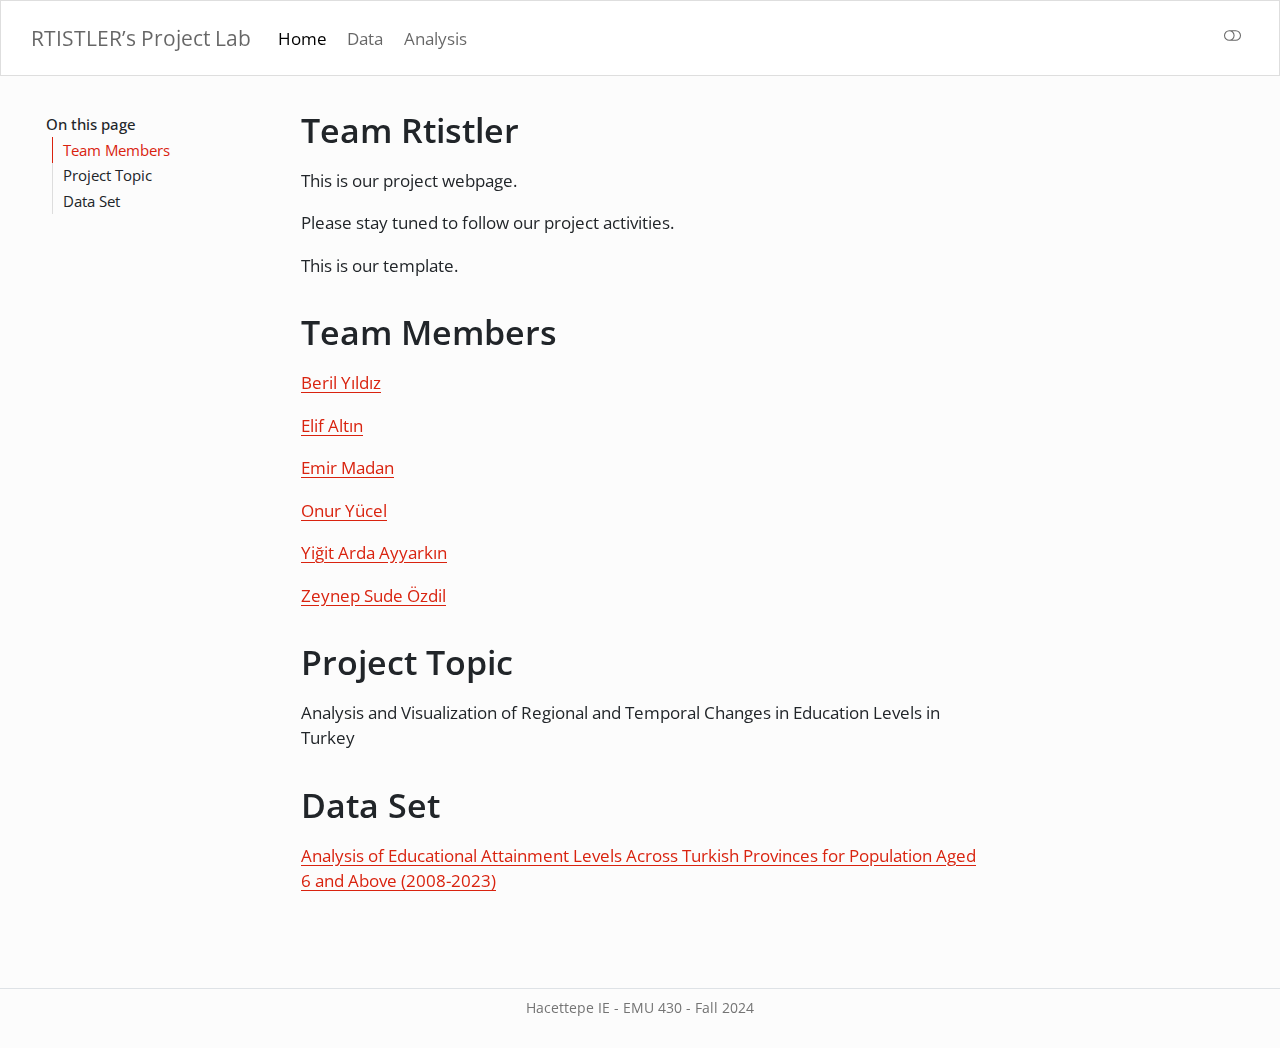
==== docs/index.html @ 6da7b0bd "üst bar renk" ====
<!DOCTYPE html>
<html xmlns="http://www.w3.org/1999/xhtml" lang="en" xml:lang="en"><head>

<meta charset="utf-8">
<meta name="generator" content="quarto-1.6.39">

<meta name="viewport" content="width=device-width, initial-scale=1.0, user-scalable=yes">


<title>Team Rtistler – RTISTLER’s Project Lab</title>
<style>
code{white-space: pre-wrap;}
span.smallcaps{font-variant: small-caps;}
div.columns{display: flex; gap: min(4vw, 1.5em);}
div.column{flex: auto; overflow-x: auto;}
div.hanging-indent{margin-left: 1.5em; text-indent: -1.5em;}
ul.task-list{list-style: none;}
ul.task-list li input[type="checkbox"] {
  width: 0.8em;
  margin: 0 0.8em 0.2em -1em; /* quarto-specific, see https://github.com/quarto-dev/quarto-cli/issues/4556 */ 
  vertical-align: middle;
}
</style>


<script src="site_libs/quarto-nav/quarto-nav.js"></script>
<script src="site_libs/quarto-nav/headroom.min.js"></script>
<script src="site_libs/clipboard/clipboard.min.js"></script>
<script src="site_libs/quarto-search/autocomplete.umd.js"></script>
<script src="site_libs/quarto-search/fuse.min.js"></script>
<script src="site_libs/quarto-search/quarto-search.js"></script>
<meta name="quarto:offset" content="./">
<script src="site_libs/quarto-html/quarto.js"></script>
<script src="site_libs/quarto-html/popper.min.js"></script>
<script src="site_libs/quarto-html/tippy.umd.min.js"></script>
<script src="site_libs/quarto-html/anchor.min.js"></script>
<link href="site_libs/quarto-html/tippy.css" rel="stylesheet">
<link href="site_libs/quarto-html/quarto-syntax-highlighting-e26003cea8cd680ca0c55a263523d882.css" rel="stylesheet" class="quarto-color-scheme" id="quarto-text-highlighting-styles">
<link href="site_libs/quarto-html/quarto-syntax-highlighting-dark-d166b450ba5a8e9f7a0ab969bf6592c1.css" rel="prefetch" class="quarto-color-scheme quarto-color-alternate" id="quarto-text-highlighting-styles">
<script src="site_libs/bootstrap/bootstrap.min.js"></script>
<link href="site_libs/bootstrap/bootstrap-icons.css" rel="stylesheet">
<link href="site_libs/bootstrap/bootstrap-29157be7fd9d7ebceb8ec4a118ca4576.min.css" rel="stylesheet" append-hash="true" class="quarto-color-scheme" id="quarto-bootstrap" data-mode="light">
<link href="site_libs/bootstrap/bootstrap-dark-5c6cf2b4aae133ce9cff2cdb072437d7.min.css" rel="prefetch" append-hash="true" class="quarto-color-scheme quarto-color-alternate" id="quarto-bootstrap" data-mode="dark">
<script id="quarto-search-options" type="application/json">{
  "location": "navbar",
  "copy-button": false,
  "collapse-after": 3,
  "panel-placement": "end",
  "type": "overlay",
  "limit": 50,
  "keyboard-shortcut": [
    "f",
    "/",
    "s"
  ],
  "show-item-context": false,
  "language": {
    "search-no-results-text": "No results",
    "search-matching-documents-text": "matching documents",
    "search-copy-link-title": "Copy link to search",
    "search-hide-matches-text": "Hide additional matches",
    "search-more-match-text": "more match in this document",
    "search-more-matches-text": "more matches in this document",
    "search-clear-button-title": "Clear",
    "search-text-placeholder": "",
    "search-detached-cancel-button-title": "Cancel",
    "search-submit-button-title": "Submit",
    "search-label": "Search"
  }
}</script>


<link rel="stylesheet" href="styles.css">
</head>

<body class="floating nav-fixed">

<div id="quarto-search-results"></div>
  <header id="quarto-header" class="headroom fixed-top">
    <nav class="navbar navbar-expand-lg " data-bs-theme="dark">
      <div class="navbar-container container-fluid">
      <div class="navbar-brand-container mx-auto">
    <a class="navbar-brand" href="./index.html">
    <span class="navbar-title">RTISTLER’s Project Lab</span>
    </a>
  </div>
            <div id="quarto-search" class="" title="Search"></div>
          <button class="navbar-toggler" type="button" data-bs-toggle="collapse" data-bs-target="#navbarCollapse" aria-controls="navbarCollapse" role="menu" aria-expanded="false" aria-label="Toggle navigation" onclick="if (window.quartoToggleHeadroom) { window.quartoToggleHeadroom(); }">
  <span class="navbar-toggler-icon"></span>
</button>
          <div class="collapse navbar-collapse" id="navbarCollapse">
            <ul class="navbar-nav navbar-nav-scroll me-auto">
  <li class="nav-item">
    <a class="nav-link active" href="./index.html" aria-current="page"> 
<span class="menu-text">Home</span></a>
  </li>  
  <li class="nav-item">
    <a class="nav-link" href="./data.html"> 
<span class="menu-text">Data</span></a>
  </li>  
  <li class="nav-item">
    <a class="nav-link" href="./analysis.html"> 
<span class="menu-text">Analysis</span></a>
  </li>  
</ul>
          </div> <!-- /navcollapse -->
            <div class="quarto-navbar-tools">
    <a href="https://twitter.com" title="" class="quarto-navigation-tool px-1" aria-label=""><i class="bi bi-github"></i></a>
  <a href="" class="quarto-color-scheme-toggle quarto-navigation-tool  px-1" onclick="window.quartoToggleColorScheme(); return false;" title="Toggle dark mode"><i class="bi"></i></a>
</div>
      </div> <!-- /container-fluid -->
    </nav>
</header>
<!-- content -->
<div id="quarto-content" class="quarto-container page-columns page-rows-contents page-layout-article page-navbar">
<!-- sidebar -->
  <nav id="quarto-sidebar" class="sidebar collapse collapse-horizontal quarto-sidebar-collapse-item sidebar-navigation floating overflow-auto">
    <nav id="TOC" role="doc-toc" class="toc-active">
    <h2 id="toc-title">On this page</h2>
   
  <ul>
  <li><a href="#team-members" id="toc-team-members" class="nav-link active" data-scroll-target="#team-members">Team Members</a></li>
  <li><a href="#project-topic" id="toc-project-topic" class="nav-link" data-scroll-target="#project-topic">Project Topic</a></li>
  <li><a href="#data-set" id="toc-data-set" class="nav-link" data-scroll-target="#data-set">Data Set</a></li>
  </ul>
</nav>
</nav>
<div id="quarto-sidebar-glass" class="quarto-sidebar-collapse-item" data-bs-toggle="collapse" data-bs-target=".quarto-sidebar-collapse-item"></div>
<!-- margin-sidebar -->
    <div id="quarto-margin-sidebar" class="sidebar margin-sidebar zindex-bottom">
    </div>
<!-- main -->
<main class="content" id="quarto-document-content">

<header id="title-block-header" class="quarto-title-block default">
<div class="quarto-title">
<h1 class="title">Team Rtistler</h1>
</div>



<div class="quarto-title-meta">

    
  
    
  </div>
  


</header>


<p>This is our project webpage.</p>
<p>Please stay tuned to follow our project activities.</p>
<p>This is our template.</p>
<section id="team-members" class="level1">
<h1>Team Members</h1>
<p><a href="https://emu-hacettepe-analytics.github.io/emu430-fall2024-berilyldz/">Beril Yıldız</a></p>
<p><a href="https://emu-hacettepe-analytics.github.io/emu430-fall2024-elifaltin/">Elif Altın</a></p>
<p><a href="https://emu-hacettepe-analytics.github.io/emu430-fall2024-emirmadan/">Emir Madan</a></p>
<p><a href="https://emu-hacettepe-analytics.github.io/emu430-fall2024-onurluyuceel/">Onur Yücel</a></p>
<p><a href="https://emu-hacettepe-analytics.github.io/emu430-fall2024-ardaayyarkin/">Yiğit Arda Ayyarkın</a></p>
<p><a href="https://emu-hacettepe-analytics.github.io/emu430-fall2024-sudeozdil/">Zeynep Sude Özdil</a></p>
</section>
<section id="project-topic" class="level1">
<h1>Project Topic</h1>
<p>Analysis and Visualization of Regional and Temporal Changes in Education Levels in Turkey</p>
</section>
<section id="data-set" class="level1">
<h1>Data Set</h1>
<p><a href="egitim.xls">Analysis of Educational Attainment Levels Across Turkish Provinces for Population Aged 6 and Above (2008-2023)</a></p>


</section>

<a onclick="window.scrollTo(0, 0); return false;" role="button" id="quarto-back-to-top"><i class="bi bi-arrow-up"></i> Back to top</a></main> <!-- /main -->
<script id="quarto-html-after-body" type="application/javascript">
window.document.addEventListener("DOMContentLoaded", function (event) {
  const toggleBodyColorMode = (bsSheetEl) => {
    const mode = bsSheetEl.getAttribute("data-mode");
    const bodyEl = window.document.querySelector("body");
    if (mode === "dark") {
      bodyEl.classList.add("quarto-dark");
      bodyEl.classList.remove("quarto-light");
    } else {
      bodyEl.classList.add("quarto-light");
      bodyEl.classList.remove("quarto-dark");
    }
  }
  const toggleBodyColorPrimary = () => {
    const bsSheetEl = window.document.querySelector("link#quarto-bootstrap");
    if (bsSheetEl) {
      toggleBodyColorMode(bsSheetEl);
    }
  }
  toggleBodyColorPrimary();  
  const disableStylesheet = (stylesheets) => {
    for (let i=0; i < stylesheets.length; i++) {
      const stylesheet = stylesheets[i];
      stylesheet.rel = 'prefetch';
    }
  }
  const enableStylesheet = (stylesheets) => {
    for (let i=0; i < stylesheets.length; i++) {
      const stylesheet = stylesheets[i];
      stylesheet.rel = 'stylesheet';
    }
  }
  const manageTransitions = (selector, allowTransitions) => {
    const els = window.document.querySelectorAll(selector);
    for (let i=0; i < els.length; i++) {
      const el = els[i];
      if (allowTransitions) {
        el.classList.remove('notransition');
      } else {
        el.classList.add('notransition');
      }
    }
  }
  const toggleGiscusIfUsed = (isAlternate, darkModeDefault) => {
    const baseTheme = document.querySelector('#giscus-base-theme')?.value ?? 'light';
    const alternateTheme = document.querySelector('#giscus-alt-theme')?.value ?? 'dark';
    let newTheme = '';
    if(darkModeDefault) {
      newTheme = isAlternate ? baseTheme : alternateTheme;
    } else {
      newTheme = isAlternate ? alternateTheme : baseTheme;
    }
    const changeGiscusTheme = () => {
      // From: https://github.com/giscus/giscus/issues/336
      const sendMessage = (message) => {
        const iframe = document.querySelector('iframe.giscus-frame');
        if (!iframe) return;
        iframe.contentWindow.postMessage({ giscus: message }, 'https://giscus.app');
      }
      sendMessage({
        setConfig: {
          theme: newTheme
        }
      });
    }
    const isGiscussLoaded = window.document.querySelector('iframe.giscus-frame') !== null;
    if (isGiscussLoaded) {
      changeGiscusTheme();
    }
  }
  const toggleColorMode = (alternate) => {
    // Switch the stylesheets
    const alternateStylesheets = window.document.querySelectorAll('link.quarto-color-scheme.quarto-color-alternate');
    manageTransitions('#quarto-margin-sidebar .nav-link', false);
    if (alternate) {
      enableStylesheet(alternateStylesheets);
      for (const sheetNode of alternateStylesheets) {
        if (sheetNode.id === "quarto-bootstrap") {
          toggleBodyColorMode(sheetNode);
        }
      }
    } else {
      disableStylesheet(alternateStylesheets);
      toggleBodyColorPrimary();
    }
    manageTransitions('#quarto-margin-sidebar .nav-link', true);
    // Switch the toggles
    const toggles = window.document.querySelectorAll('.quarto-color-scheme-toggle');
    for (let i=0; i < toggles.length; i++) {
      const toggle = toggles[i];
      if (toggle) {
        if (alternate) {
          toggle.classList.add("alternate");     
        } else {
          toggle.classList.remove("alternate");
        }
      }
    }
    // Hack to workaround the fact that safari doesn't
    // properly recolor the scrollbar when toggling (#1455)
    if (navigator.userAgent.indexOf('Safari') > 0 && navigator.userAgent.indexOf('Chrome') == -1) {
      manageTransitions("body", false);
      window.scrollTo(0, 1);
      setTimeout(() => {
        window.scrollTo(0, 0);
        manageTransitions("body", true);
      }, 40);  
    }
  }
  const isFileUrl = () => { 
    return window.location.protocol === 'file:';
  }
  const hasAlternateSentinel = () => {  
    let styleSentinel = getColorSchemeSentinel();
    if (styleSentinel !== null) {
      return styleSentinel === "alternate";
    } else {
      return false;
    }
  }
  const setStyleSentinel = (alternate) => {
    const value = alternate ? "alternate" : "default";
    if (!isFileUrl()) {
      window.localStorage.setItem("quarto-color-scheme", value);
    } else {
      localAlternateSentinel = value;
    }
  }
  const getColorSchemeSentinel = () => {
    if (!isFileUrl()) {
      const storageValue = window.localStorage.getItem("quarto-color-scheme");
      return storageValue != null ? storageValue : localAlternateSentinel;
    } else {
      return localAlternateSentinel;
    }
  }
  const darkModeDefault = false;
  let localAlternateSentinel = darkModeDefault ? 'alternate' : 'default';
  // Dark / light mode switch
  window.quartoToggleColorScheme = () => {
    // Read the current dark / light value 
    let toAlternate = !hasAlternateSentinel();
    toggleColorMode(toAlternate);
    setStyleSentinel(toAlternate);
    toggleGiscusIfUsed(toAlternate, darkModeDefault);
  };
  // Ensure there is a toggle, if there isn't float one in the top right
  if (window.document.querySelector('.quarto-color-scheme-toggle') === null) {
    const a = window.document.createElement('a');
    a.classList.add('top-right');
    a.classList.add('quarto-color-scheme-toggle');
    a.href = "";
    a.onclick = function() { try { window.quartoToggleColorScheme(); } catch {} return false; };
    const i = window.document.createElement("i");
    i.classList.add('bi');
    a.appendChild(i);
    window.document.body.appendChild(a);
  }
  // Switch to dark mode if need be
  if (hasAlternateSentinel()) {
    toggleColorMode(true);
  } else {
    toggleColorMode(false);
  }
  const icon = "";
  const anchorJS = new window.AnchorJS();
  anchorJS.options = {
    placement: 'right',
    icon: icon
  };
  anchorJS.add('.anchored');
  const isCodeAnnotation = (el) => {
    for (const clz of el.classList) {
      if (clz.startsWith('code-annotation-')) {                     
        return true;
      }
    }
    return false;
  }
  const onCopySuccess = function(e) {
    // button target
    const button = e.trigger;
    // don't keep focus
    button.blur();
    // flash "checked"
    button.classList.add('code-copy-button-checked');
    var currentTitle = button.getAttribute("title");
    button.setAttribute("title", "Copied!");
    let tooltip;
    if (window.bootstrap) {
      button.setAttribute("data-bs-toggle", "tooltip");
      button.setAttribute("data-bs-placement", "left");
      button.setAttribute("data-bs-title", "Copied!");
      tooltip = new bootstrap.Tooltip(button, 
        { trigger: "manual", 
          customClass: "code-copy-button-tooltip",
          offset: [0, -8]});
      tooltip.show();    
    }
    setTimeout(function() {
      if (tooltip) {
        tooltip.hide();
        button.removeAttribute("data-bs-title");
        button.removeAttribute("data-bs-toggle");
        button.removeAttribute("data-bs-placement");
      }
      button.setAttribute("title", currentTitle);
      button.classList.remove('code-copy-button-checked');
    }, 1000);
    // clear code selection
    e.clearSelection();
  }
  const getTextToCopy = function(trigger) {
      const codeEl = trigger.previousElementSibling.cloneNode(true);
      for (const childEl of codeEl.children) {
        if (isCodeAnnotation(childEl)) {
          childEl.remove();
        }
      }
      return codeEl.innerText;
  }
  const clipboard = new window.ClipboardJS('.code-copy-button:not([data-in-quarto-modal])', {
    text: getTextToCopy
  });
  clipboard.on('success', onCopySuccess);
  if (window.document.getElementById('quarto-embedded-source-code-modal')) {
    const clipboardModal = new window.ClipboardJS('.code-copy-button[data-in-quarto-modal]', {
      text: getTextToCopy,
      container: window.document.getElementById('quarto-embedded-source-code-modal')
    });
    clipboardModal.on('success', onCopySuccess);
  }
    var localhostRegex = new RegExp(/^(?:http|https):\/\/localhost\:?[0-9]*\//);
    var mailtoRegex = new RegExp(/^mailto:/);
      var filterRegex = new RegExp('/' + window.location.host + '/');
    var isInternal = (href) => {
        return filterRegex.test(href) || localhostRegex.test(href) || mailtoRegex.test(href);
    }
    // Inspect non-navigation links and adorn them if external
 	var links = window.document.querySelectorAll('a[href]:not(.nav-link):not(.navbar-brand):not(.toc-action):not(.sidebar-link):not(.sidebar-item-toggle):not(.pagination-link):not(.no-external):not([aria-hidden]):not(.dropdown-item):not(.quarto-navigation-tool):not(.about-link)');
    for (var i=0; i<links.length; i++) {
      const link = links[i];
      if (!isInternal(link.href)) {
        // undo the damage that might have been done by quarto-nav.js in the case of
        // links that we want to consider external
        if (link.dataset.originalHref !== undefined) {
          link.href = link.dataset.originalHref;
        }
      }
    }
  function tippyHover(el, contentFn, onTriggerFn, onUntriggerFn) {
    const config = {
      allowHTML: true,
      maxWidth: 500,
      delay: 100,
      arrow: false,
      appendTo: function(el) {
          return el.parentElement;
      },
      interactive: true,
      interactiveBorder: 10,
      theme: 'quarto',
      placement: 'bottom-start',
    };
    if (contentFn) {
      config.content = contentFn;
    }
    if (onTriggerFn) {
      config.onTrigger = onTriggerFn;
    }
    if (onUntriggerFn) {
      config.onUntrigger = onUntriggerFn;
    }
    window.tippy(el, config); 
  }
  const noterefs = window.document.querySelectorAll('a[role="doc-noteref"]');
  for (var i=0; i<noterefs.length; i++) {
    const ref = noterefs[i];
    tippyHover(ref, function() {
      // use id or data attribute instead here
      let href = ref.getAttribute('data-footnote-href') || ref.getAttribute('href');
      try { href = new URL(href).hash; } catch {}
      const id = href.replace(/^#\/?/, "");
      const note = window.document.getElementById(id);
      if (note) {
        return note.innerHTML;
      } else {
        return "";
      }
    });
  }
  const xrefs = window.document.querySelectorAll('a.quarto-xref');
  const processXRef = (id, note) => {
    // Strip column container classes
    const stripColumnClz = (el) => {
      el.classList.remove("page-full", "page-columns");
      if (el.children) {
        for (const child of el.children) {
          stripColumnClz(child);
        }
      }
    }
    stripColumnClz(note)
    if (id === null || id.startsWith('sec-')) {
      // Special case sections, only their first couple elements
      const container = document.createElement("div");
      if (note.children && note.children.length > 2) {
        container.appendChild(note.children[0].cloneNode(true));
        for (let i = 1; i < note.children.length; i++) {
          const child = note.children[i];
          if (child.tagName === "P" && child.innerText === "") {
            continue;
          } else {
            container.appendChild(child.cloneNode(true));
            break;
          }
        }
        if (window.Quarto?.typesetMath) {
          window.Quarto.typesetMath(container);
        }
        return container.innerHTML
      } else {
        if (window.Quarto?.typesetMath) {
          window.Quarto.typesetMath(note);
        }
        return note.innerHTML;
      }
    } else {
      // Remove any anchor links if they are present
      const anchorLink = note.querySelector('a.anchorjs-link');
      if (anchorLink) {
        anchorLink.remove();
      }
      if (window.Quarto?.typesetMath) {
        window.Quarto.typesetMath(note);
      }
      if (note.classList.contains("callout")) {
        return note.outerHTML;
      } else {
        return note.innerHTML;
      }
    }
  }
  for (var i=0; i<xrefs.length; i++) {
    const xref = xrefs[i];
    tippyHover(xref, undefined, function(instance) {
      instance.disable();
      let url = xref.getAttribute('href');
      let hash = undefined; 
      if (url.startsWith('#')) {
        hash = url;
      } else {
        try { hash = new URL(url).hash; } catch {}
      }
      if (hash) {
        const id = hash.replace(/^#\/?/, "");
        const note = window.document.getElementById(id);
        if (note !== null) {
          try {
            const html = processXRef(id, note.cloneNode(true));
            instance.setContent(html);
          } finally {
            instance.enable();
            instance.show();
          }
        } else {
          // See if we can fetch this
          fetch(url.split('#')[0])
          .then(res => res.text())
          .then(html => {
            const parser = new DOMParser();
            const htmlDoc = parser.parseFromString(html, "text/html");
            const note = htmlDoc.getElementById(id);
            if (note !== null) {
              const html = processXRef(id, note);
              instance.setContent(html);
            } 
          }).finally(() => {
            instance.enable();
            instance.show();
          });
        }
      } else {
        // See if we can fetch a full url (with no hash to target)
        // This is a special case and we should probably do some content thinning / targeting
        fetch(url)
        .then(res => res.text())
        .then(html => {
          const parser = new DOMParser();
          const htmlDoc = parser.parseFromString(html, "text/html");
          const note = htmlDoc.querySelector('main.content');
          if (note !== null) {
            // This should only happen for chapter cross references
            // (since there is no id in the URL)
            // remove the first header
            if (note.children.length > 0 && note.children[0].tagName === "HEADER") {
              note.children[0].remove();
            }
            const html = processXRef(null, note);
            instance.setContent(html);
          } 
        }).finally(() => {
          instance.enable();
          instance.show();
        });
      }
    }, function(instance) {
    });
  }
      let selectedAnnoteEl;
      const selectorForAnnotation = ( cell, annotation) => {
        let cellAttr = 'data-code-cell="' + cell + '"';
        let lineAttr = 'data-code-annotation="' +  annotation + '"';
        const selector = 'span[' + cellAttr + '][' + lineAttr + ']';
        return selector;
      }
      const selectCodeLines = (annoteEl) => {
        const doc = window.document;
        const targetCell = annoteEl.getAttribute("data-target-cell");
        const targetAnnotation = annoteEl.getAttribute("data-target-annotation");
        const annoteSpan = window.document.querySelector(selectorForAnnotation(targetCell, targetAnnotation));
        const lines = annoteSpan.getAttribute("data-code-lines").split(",");
        const lineIds = lines.map((line) => {
          return targetCell + "-" + line;
        })
        let top = null;
        let height = null;
        let parent = null;
        if (lineIds.length > 0) {
            //compute the position of the single el (top and bottom and make a div)
            const el = window.document.getElementById(lineIds[0]);
            top = el.offsetTop;
            height = el.offsetHeight;
            parent = el.parentElement.parentElement;
          if (lineIds.length > 1) {
            const lastEl = window.document.getElementById(lineIds[lineIds.length - 1]);
            const bottom = lastEl.offsetTop + lastEl.offsetHeight;
            height = bottom - top;
          }
          if (top !== null && height !== null && parent !== null) {
            // cook up a div (if necessary) and position it 
            let div = window.document.getElementById("code-annotation-line-highlight");
            if (div === null) {
              div = window.document.createElement("div");
              div.setAttribute("id", "code-annotation-line-highlight");
              div.style.position = 'absolute';
              parent.appendChild(div);
            }
            div.style.top = top - 2 + "px";
            div.style.height = height + 4 + "px";
            div.style.left = 0;
            let gutterDiv = window.document.getElementById("code-annotation-line-highlight-gutter");
            if (gutterDiv === null) {
              gutterDiv = window.document.createElement("div");
              gutterDiv.setAttribute("id", "code-annotation-line-highlight-gutter");
              gutterDiv.style.position = 'absolute';
              const codeCell = window.document.getElementById(targetCell);
              const gutter = codeCell.querySelector('.code-annotation-gutter');
              gutter.appendChild(gutterDiv);
            }
            gutterDiv.style.top = top - 2 + "px";
            gutterDiv.style.height = height + 4 + "px";
          }
          selectedAnnoteEl = annoteEl;
        }
      };
      const unselectCodeLines = () => {
        const elementsIds = ["code-annotation-line-highlight", "code-annotation-line-highlight-gutter"];
        elementsIds.forEach((elId) => {
          const div = window.document.getElementById(elId);
          if (div) {
            div.remove();
          }
        });
        selectedAnnoteEl = undefined;
      };
        // Handle positioning of the toggle
    window.addEventListener(
      "resize",
      throttle(() => {
        elRect = undefined;
        if (selectedAnnoteEl) {
          selectCodeLines(selectedAnnoteEl);
        }
      }, 10)
    );
    function throttle(fn, ms) {
    let throttle = false;
    let timer;
      return (...args) => {
        if(!throttle) { // first call gets through
            fn.apply(this, args);
            throttle = true;
        } else { // all the others get throttled
            if(timer) clearTimeout(timer); // cancel #2
            timer = setTimeout(() => {
              fn.apply(this, args);
              timer = throttle = false;
            }, ms);
        }
      };
    }
      // Attach click handler to the DT
      const annoteDls = window.document.querySelectorAll('dt[data-target-cell]');
      for (const annoteDlNode of annoteDls) {
        annoteDlNode.addEventListener('click', (event) => {
          const clickedEl = event.target;
          if (clickedEl !== selectedAnnoteEl) {
            unselectCodeLines();
            const activeEl = window.document.querySelector('dt[data-target-cell].code-annotation-active');
            if (activeEl) {
              activeEl.classList.remove('code-annotation-active');
            }
            selectCodeLines(clickedEl);
            clickedEl.classList.add('code-annotation-active');
          } else {
            // Unselect the line
            unselectCodeLines();
            clickedEl.classList.remove('code-annotation-active');
          }
        });
      }
  const findCites = (el) => {
    const parentEl = el.parentElement;
    if (parentEl) {
      const cites = parentEl.dataset.cites;
      if (cites) {
        return {
          el,
          cites: cites.split(' ')
        };
      } else {
        return findCites(el.parentElement)
      }
    } else {
      return undefined;
    }
  };
  var bibliorefs = window.document.querySelectorAll('a[role="doc-biblioref"]');
  for (var i=0; i<bibliorefs.length; i++) {
    const ref = bibliorefs[i];
    const citeInfo = findCites(ref);
    if (citeInfo) {
      tippyHover(citeInfo.el, function() {
        var popup = window.document.createElement('div');
        citeInfo.cites.forEach(function(cite) {
          var citeDiv = window.document.createElement('div');
          citeDiv.classList.add('hanging-indent');
          citeDiv.classList.add('csl-entry');
          var biblioDiv = window.document.getElementById('ref-' + cite);
          if (biblioDiv) {
            citeDiv.innerHTML = biblioDiv.innerHTML;
          }
          popup.appendChild(citeDiv);
        });
        return popup.innerHTML;
      });
    }
  }
});
</script>
</div> <!-- /content -->
<footer class="footer">
  <div class="nav-footer">
    <div class="nav-footer-left">
      &nbsp;
    </div>   
    <div class="nav-footer-center">
<p>Hacettepe IE - EMU 430 - Fall 2024</p>
</div>
    <div class="nav-footer-right">
      &nbsp;
    </div>
  </div>
</footer>




</body></html>
---- docs/site_libs/quarto-html/quarto-syntax-highlighting-e26003cea8cd680ca0c55a263523d882.css ----
/* quarto syntax highlight colors */
:root {
  --quarto-hl-ot-color: #003B4F;
  --quarto-hl-at-color: #657422;
  --quarto-hl-ss-color: #20794D;
  --quarto-hl-an-color: #5E5E5E;
  --quarto-hl-fu-color: #4758AB;
  --quarto-hl-st-color: #20794D;
  --quarto-hl-cf-color: #003B4F;
  --quarto-hl-op-color: #5E5E5E;
  --quarto-hl-er-color: #AD0000;
  --quarto-hl-bn-color: #AD0000;
  --quarto-hl-al-color: #AD0000;
  --quarto-hl-va-color: #111111;
  --quarto-hl-bu-color: inherit;
  --quarto-hl-ex-color: inherit;
  --quarto-hl-pp-color: #AD0000;
  --quarto-hl-in-color: #5E5E5E;
  --quarto-hl-vs-color: #20794D;
  --quarto-hl-wa-color: #5E5E5E;
  --quarto-hl-do-color: #5E5E5E;
  --quarto-hl-im-color: #00769E;
  --quarto-hl-ch-color: #20794D;
  --quarto-hl-dt-color: #AD0000;
  --quarto-hl-fl-color: #AD0000;
  --quarto-hl-co-color: #5E5E5E;
  --quarto-hl-cv-color: #5E5E5E;
  --quarto-hl-cn-color: #8f5902;
  --quarto-hl-sc-color: #5E5E5E;
  --quarto-hl-dv-color: #AD0000;
  --quarto-hl-kw-color: #003B4F;
}

/* other quarto variables */
:root {
  --quarto-font-monospace: SFMono-Regular, Menlo, Monaco, Consolas, "Liberation Mono", "Courier New", monospace;
}

pre > code.sourceCode > span {
  color: #003B4F;
}

code span {
  color: #003B4F;
}

code.sourceCode > span {
  color: #003B4F;
}

div.sourceCode,
div.sourceCode pre.sourceCode {
  color: #003B4F;
}

code span.ot {
  color: #003B4F;
  font-style: inherit;
}

code span.at {
  color: #657422;
  font-style: inherit;
}

code span.ss {
  color: #20794D;
  font-style: inherit;
}

code span.an {
  color: #5E5E5E;
  font-style: inherit;
}

code span.fu {
  color: #4758AB;
  font-style: inherit;
}

code span.st {
  color: #20794D;
  font-style: inherit;
}

code span.cf {
  color: #003B4F;
  font-weight: bold;
  font-style: inherit;
}

code span.op {
  color: #5E5E5E;
  font-style: inherit;
}

code span.er {
  color: #AD0000;
  font-style: inherit;
}

code span.bn {
  color: #AD0000;
  font-style: inherit;
}

code span.al {
  color: #AD0000;
  font-style: inherit;
}

code span.va {
  color: #111111;
  font-style: inherit;
}

code span.bu {
  font-style: inherit;
}

code span.ex {
  font-style: inherit;
}

code span.pp {
  color: #AD0000;
  font-style: inherit;
}

code span.in {
  color: #5E5E5E;
  font-style: inherit;
}

code span.vs {
  color: #20794D;
  font-style: inherit;
}

code span.wa {
  color: #5E5E5E;
  font-style: italic;
}

code span.do {
  color: #5E5E5E;
  font-style: italic;
}

code span.im {
  color: #00769E;
  font-style: inherit;
}

code span.ch {
  color: #20794D;
  font-style: inherit;
}

code span.dt {
  color: #AD0000;
  font-style: inherit;
}

code span.fl {
  color: #AD0000;
  font-style: inherit;
}

code span.co {
  color: #5E5E5E;
  font-style: inherit;
}

code span.cv {
  color: #5E5E5E;
  font-style: italic;
}

code span.cn {
  color: #8f5902;
  font-style: inherit;
}

code span.sc {
  color: #5E5E5E;
  font-style: inherit;
}

code span.dv {
  color: #AD0000;
  font-style: inherit;
}

code span.kw {
  color: #003B4F;
  font-weight: bold;
  font-style: inherit;
}

.prevent-inlining {
  content: "</";
}

/*# sourceMappingURL=e90e9ab646ea9b1aaa61e089606e0f97.css.map */
---- docs/site_libs/quarto-html/quarto-syntax-highlighting-dark-d166b450ba5a8e9f7a0ab969bf6592c1.css ----
/* quarto syntax highlight colors */
:root {
  --quarto-hl-al-color: #f07178;
  --quarto-hl-an-color: #d4d0ab;
  --quarto-hl-at-color: #00e0e0;
  --quarto-hl-bn-color: #d4d0ab;
  --quarto-hl-bu-color: #abe338;
  --quarto-hl-ch-color: #abe338;
  --quarto-hl-co-color: #f8f8f2;
  --quarto-hl-cv-color: #ffd700;
  --quarto-hl-cn-color: #ffd700;
  --quarto-hl-cf-color: #ffa07a;
  --quarto-hl-dt-color: #ffa07a;
  --quarto-hl-dv-color: #d4d0ab;
  --quarto-hl-do-color: #f8f8f2;
  --quarto-hl-er-color: #f07178;
  --quarto-hl-ex-color: #00e0e0;
  --quarto-hl-fl-color: #d4d0ab;
  --quarto-hl-fu-color: #ffa07a;
  --quarto-hl-im-color: #abe338;
  --quarto-hl-in-color: #d4d0ab;
  --quarto-hl-kw-color: #ffa07a;
  --quarto-hl-op-color: #ffa07a;
  --quarto-hl-ot-color: #00e0e0;
  --quarto-hl-pp-color: #dcc6e0;
  --quarto-hl-re-color: #00e0e0;
  --quarto-hl-sc-color: #abe338;
  --quarto-hl-ss-color: #abe338;
  --quarto-hl-st-color: #abe338;
  --quarto-hl-va-color: #00e0e0;
  --quarto-hl-vs-color: #abe338;
  --quarto-hl-wa-color: #dcc6e0;
}

/* other quarto variables */
:root {
  --quarto-font-monospace: SFMono-Regular, Menlo, Monaco, Consolas, "Liberation Mono", "Courier New", monospace;
}

code span.al {
  background-color: #2a0f15;
  font-weight: bold;
  color: #f07178;
}

code span.an {
  color: #d4d0ab;
}

code span.at {
  color: #00e0e0;
}

code span.bn {
  color: #d4d0ab;
}

code span.bu {
  color: #abe338;
}

code span.ch {
  color: #abe338;
}

code span.co {
  font-style: italic;
  color: #f8f8f2;
}

code span.cv {
  color: #ffd700;
}

code span.cn {
  color: #ffd700;
}

code span.cf {
  font-weight: bold;
  color: #ffa07a;
}

code span.dt {
  color: #ffa07a;
}

code span.dv {
  color: #d4d0ab;
}

code span.do {
  color: #f8f8f2;
}

code span.er {
  color: #f07178;
  text-decoration: underline;
}

code span.ex {
  font-weight: bold;
  color: #00e0e0;
}

code span.fl {
  color: #d4d0ab;
}

code span.fu {
  color: #ffa07a;
}

code span.im {
  color: #abe338;
}

code span.in {
  color: #d4d0ab;
}

code span.kw {
  font-weight: bold;
  color: #ffa07a;
}

pre > code.sourceCode > span {
  color: #f8f8f2;
}

code span {
  color: #f8f8f2;
}

code.sourceCode > span {
  color: #f8f8f2;
}

div.sourceCode,
div.sourceCode pre.sourceCode {
  color: #f8f8f2;
}

code span.op {
  color: #ffa07a;
}

code span.ot {
  color: #00e0e0;
}

code span.pp {
  color: #dcc6e0;
}

code span.re {
  background-color: #f8f8f2;
  color: #00e0e0;
}

code span.sc {
  color: #abe338;
}

code span.ss {
  color: #abe338;
}

code span.st {
  color: #abe338;
}

code span.va {
  color: #00e0e0;
}

code span.vs {
  color: #abe338;
}

code span.wa {
  color: #dcc6e0;
}

.prevent-inlining {
  content: "</";
}

/*# sourceMappingURL=72bb05760472c1bb0bbb1d76e21bc2a0.css.map */
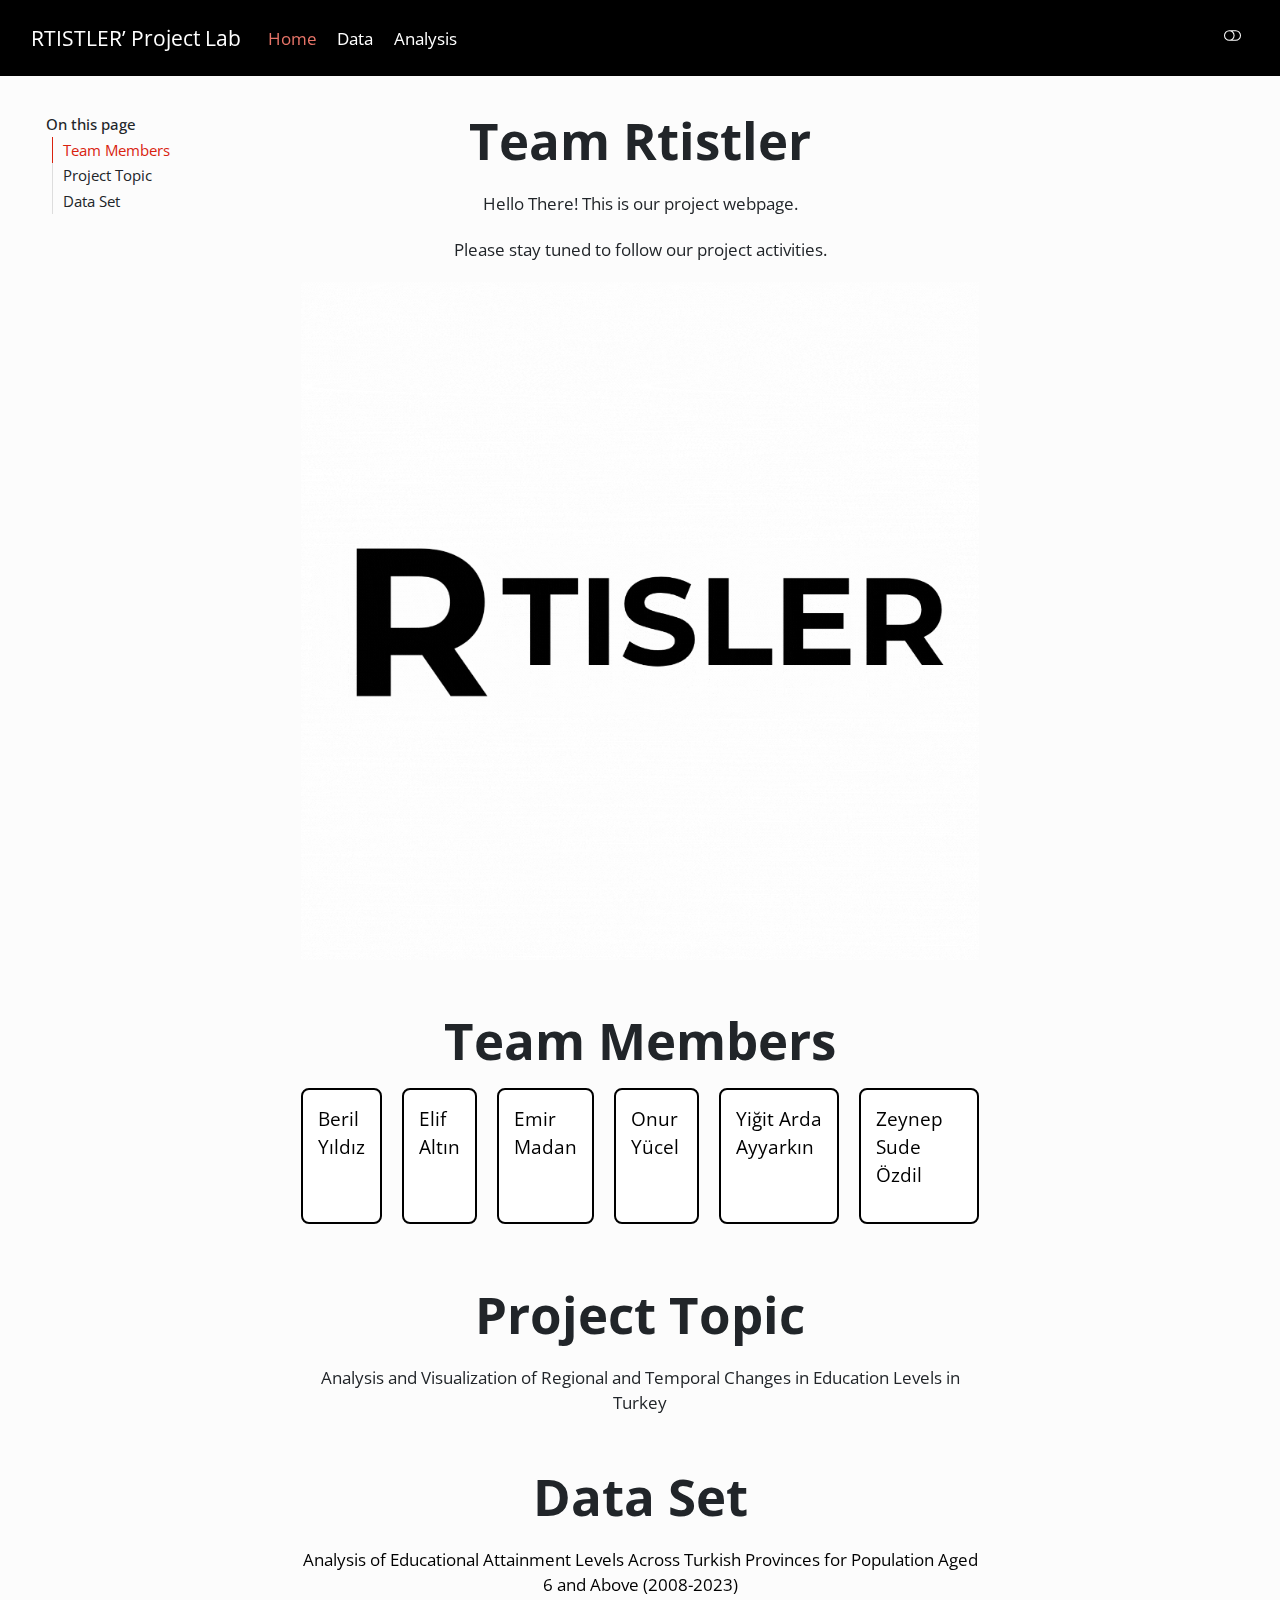
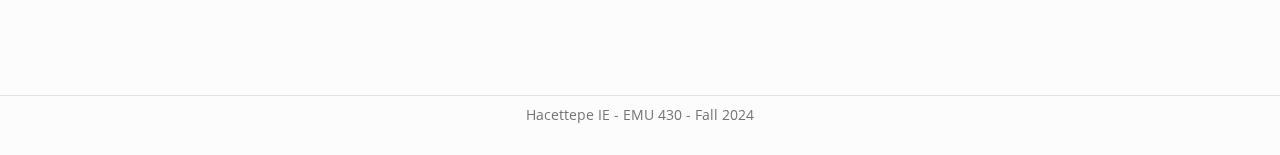
==== commit 6a5c62ea: "ANA SAYFA" ====
--- a/docs/index.html
+++ b/docs/index.html
@@ -7,7 +7,7 @@
 <meta name="viewport" content="width=device-width, initial-scale=1.0, user-scalable=yes">
 
 
-<title>Team Rtistler – RTISTLER’s Project Lab</title>
+<title>Team Rtistler – RTISTLER’ Project Lab</title>
 <style>
 code{white-space: pre-wrap;}
 span.smallcaps{font-variant: small-caps;}
@@ -39,8 +39,8 @@
 <link href="site_libs/quarto-html/quarto-syntax-highlighting-dark-d166b450ba5a8e9f7a0ab969bf6592c1.css" rel="prefetch" class="quarto-color-scheme quarto-color-alternate" id="quarto-text-highlighting-styles">
 <script src="site_libs/bootstrap/bootstrap.min.js"></script>
 <link href="site_libs/bootstrap/bootstrap-icons.css" rel="stylesheet">
-<link href="site_libs/bootstrap/bootstrap-29157be7fd9d7ebceb8ec4a118ca4576.min.css" rel="stylesheet" append-hash="true" class="quarto-color-scheme" id="quarto-bootstrap" data-mode="light">
-<link href="site_libs/bootstrap/bootstrap-dark-5c6cf2b4aae133ce9cff2cdb072437d7.min.css" rel="prefetch" append-hash="true" class="quarto-color-scheme quarto-color-alternate" id="quarto-bootstrap" data-mode="dark">
+<link href="site_libs/bootstrap/bootstrap-e9abc10f29fdbb0340e6db74d88d9c71.min.css" rel="stylesheet" append-hash="true" class="quarto-color-scheme" id="quarto-bootstrap" data-mode="light">
+<link href="site_libs/bootstrap/bootstrap-dark-f1d2a934df545abdbf0093ac64ba0050.min.css" rel="prefetch" append-hash="true" class="quarto-color-scheme quarto-color-alternate" id="quarto-bootstrap" data-mode="dark">
 <script id="quarto-search-options" type="application/json">{
   "location": "navbar",
   "copy-button": false,
@@ -81,7 +81,7 @@
       <div class="navbar-container container-fluid">
       <div class="navbar-brand-container mx-auto">
     <a class="navbar-brand" href="./index.html">
-    <span class="navbar-title">RTISTLER’s Project Lab</span>
+    <span class="navbar-title">RTISTLER’ Project Lab</span>
     </a>
   </div>
             <div id="quarto-search" class="" title="Search"></div>
@@ -105,7 +105,7 @@
 </ul>
           </div> <!-- /navcollapse -->
             <div class="quarto-navbar-tools">
-    <a href="https://twitter.com" title="" class="quarto-navigation-tool px-1" aria-label=""><i class="bi bi-github"></i></a>
+    <a href="https://github.com/emu-hacettepe-analytics/emu430-fall2024-team-rtistler" title="" class="quarto-navigation-tool px-1" aria-label=""><i class="bi bi-github"></i></a>
   <a href="" class="quarto-color-scheme-toggle quarto-navigation-tool  px-1" onclick="window.quartoToggleColorScheme(); return false;" title="Toggle dark mode"><i class="bi"></i></a>
 </div>
       </div> <!-- /container-fluid -->
@@ -151,25 +151,47 @@
 </header>
 
 
-<p>This is our project webpage.</p>
+<div class="center-text">
+<p>Hello There! This is our project webpage.</p>
+</div>
+<div class="center-text">
 <p>Please stay tuned to follow our project activities.</p>
-<p>This is our template.</p>
+</div>
+<p><img src="RTISTLER.gif" class="img-fluid"></p>
 <section id="team-members" class="level1">
 <h1>Team Members</h1>
+<div style="display: flex; justify-content: space-around; gap: 20px;">
+<div class="custom-box">
 <p><a href="https://emu-hacettepe-analytics.github.io/emu430-fall2024-berilyldz/">Beril Yıldız</a></p>
+</div>
+<div class="custom-box">
 <p><a href="https://emu-hacettepe-analytics.github.io/emu430-fall2024-elifaltin/">Elif Altın</a></p>
+</div>
+<div class="custom-box">
 <p><a href="https://emu-hacettepe-analytics.github.io/emu430-fall2024-emirmadan/">Emir Madan</a></p>
+</div>
+<div class="custom-box">
 <p><a href="https://emu-hacettepe-analytics.github.io/emu430-fall2024-onurluyuceel/">Onur Yücel</a></p>
+</div>
+<div class="custom-box">
 <p><a href="https://emu-hacettepe-analytics.github.io/emu430-fall2024-ardaayyarkin/">Yiğit Arda Ayyarkın</a></p>
+</div>
+<div class="custom-box">
 <p><a href="https://emu-hacettepe-analytics.github.io/emu430-fall2024-sudeozdil/">Zeynep Sude Özdil</a></p>
+</div>
+</div>
 </section>
 <section id="project-topic" class="level1">
 <h1>Project Topic</h1>
+<div class="center-text">
 <p>Analysis and Visualization of Regional and Temporal Changes in Education Levels in Turkey</p>
+</div>
 </section>
 <section id="data-set" class="level1">
 <h1>Data Set</h1>
+<div class="center-text">
 <p><a href="egitim.xls">Analysis of Educational Attainment Levels Across Turkish Provinces for Population Aged 6 and Above (2008-2023)</a></p>
+</div>
 
 
 </section>
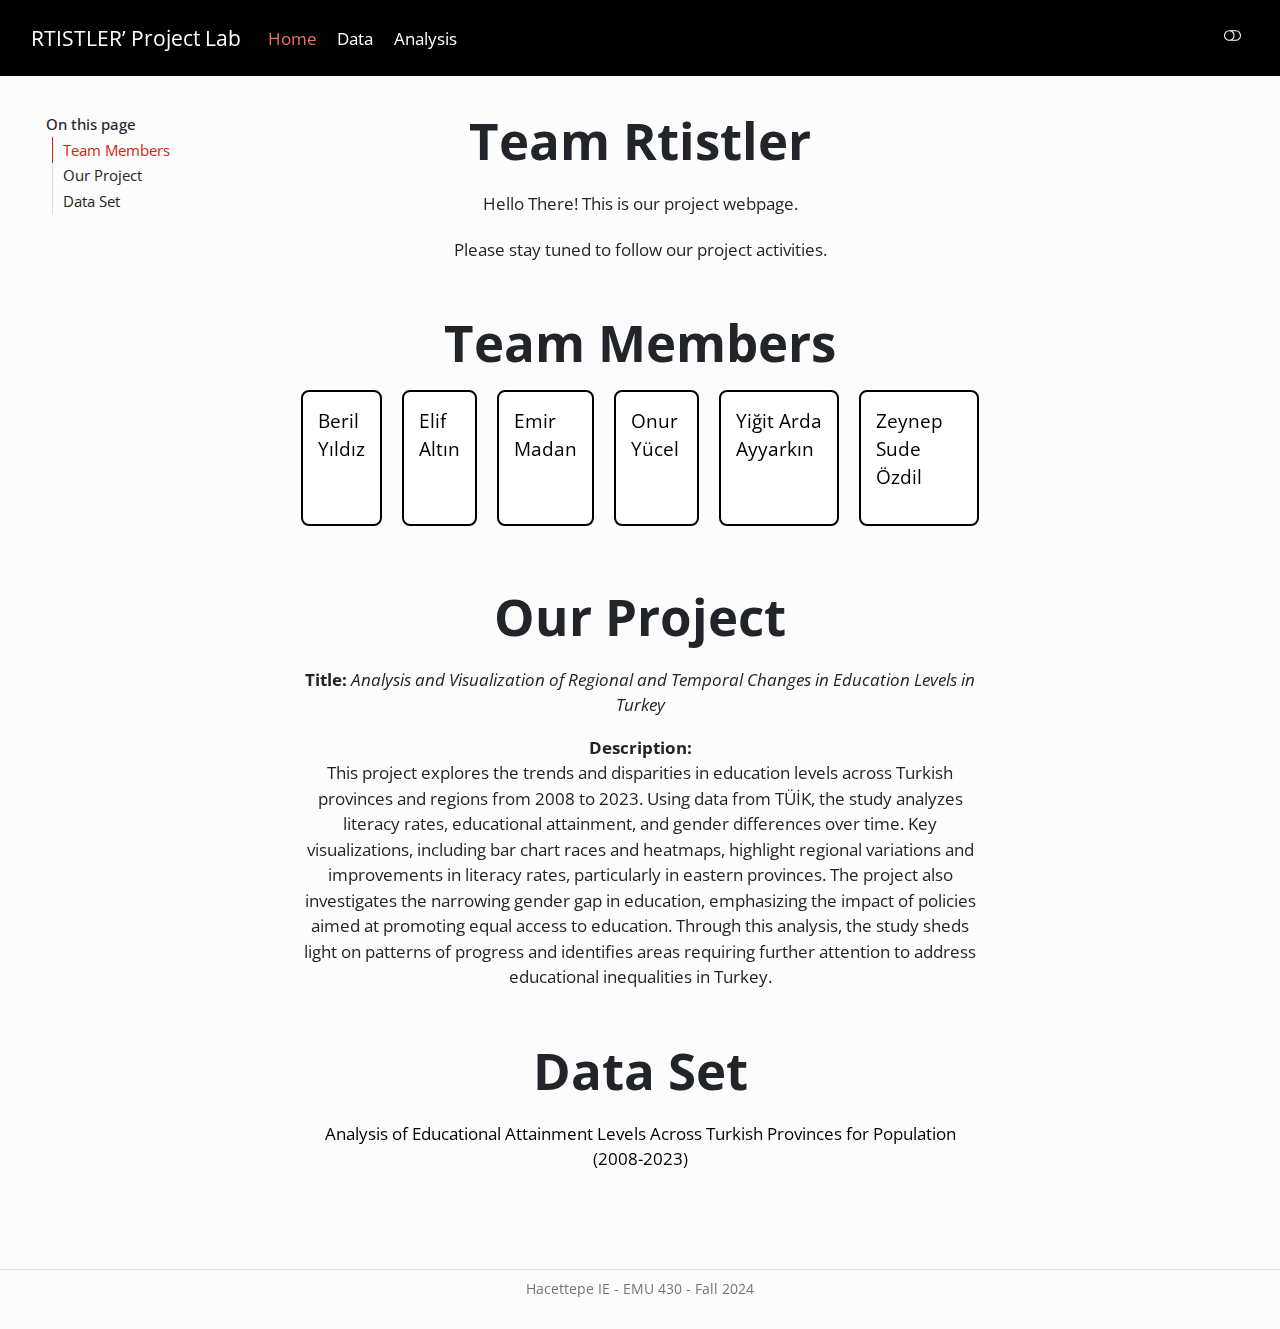
==== commit f112de54: "home page edit" ====
--- a/docs/index.html
+++ b/docs/index.html
@@ -2,7 +2,7 @@
 <html xmlns="http://www.w3.org/1999/xhtml" lang="en" xml:lang="en"><head>
 
 <meta charset="utf-8">
-<meta name="generator" content="quarto-1.6.39">
+<meta name="generator" content="quarto-1.5.57">
 
 <meta name="viewport" content="width=device-width, initial-scale=1.0, user-scalable=yes">
 
@@ -35,12 +35,12 @@
 <script src="site_libs/quarto-html/tippy.umd.min.js"></script>
 <script src="site_libs/quarto-html/anchor.min.js"></script>
 <link href="site_libs/quarto-html/tippy.css" rel="stylesheet">
-<link href="site_libs/quarto-html/quarto-syntax-highlighting-e26003cea8cd680ca0c55a263523d882.css" rel="stylesheet" class="quarto-color-scheme" id="quarto-text-highlighting-styles">
-<link href="site_libs/quarto-html/quarto-syntax-highlighting-dark-d166b450ba5a8e9f7a0ab969bf6592c1.css" rel="prefetch" class="quarto-color-scheme quarto-color-alternate" id="quarto-text-highlighting-styles">
+<link href="site_libs/quarto-html/quarto-syntax-highlighting.css" rel="stylesheet" class="quarto-color-scheme" id="quarto-text-highlighting-styles">
+<link href="site_libs/quarto-html/quarto-syntax-highlighting-dark.css" rel="prefetch" class="quarto-color-scheme quarto-color-alternate" id="quarto-text-highlighting-styles">
 <script src="site_libs/bootstrap/bootstrap.min.js"></script>
 <link href="site_libs/bootstrap/bootstrap-icons.css" rel="stylesheet">
-<link href="site_libs/bootstrap/bootstrap-e9abc10f29fdbb0340e6db74d88d9c71.min.css" rel="stylesheet" append-hash="true" class="quarto-color-scheme" id="quarto-bootstrap" data-mode="light">
-<link href="site_libs/bootstrap/bootstrap-dark-f1d2a934df545abdbf0093ac64ba0050.min.css" rel="prefetch" append-hash="true" class="quarto-color-scheme quarto-color-alternate" id="quarto-bootstrap" data-mode="dark">
+<link href="site_libs/bootstrap/bootstrap.min.css" rel="stylesheet" class="quarto-color-scheme" id="quarto-bootstrap" data-mode="light">
+<link href="site_libs/bootstrap/bootstrap-dark.min.css" rel="prefetch" class="quarto-color-scheme quarto-color-alternate" id="quarto-bootstrap" data-mode="dark">
 <script id="quarto-search-options" type="application/json">{
   "location": "navbar",
   "copy-button": false,
@@ -120,7 +120,7 @@
    
   <ul>
   <li><a href="#team-members" id="toc-team-members" class="nav-link active" data-scroll-target="#team-members">Team Members</a></li>
-  <li><a href="#project-topic" id="toc-project-topic" class="nav-link" data-scroll-target="#project-topic">Project Topic</a></li>
+  <li><a href="#our-project" id="toc-our-project" class="nav-link" data-scroll-target="#our-project">Our Project</a></li>
   <li><a href="#data-set" id="toc-data-set" class="nav-link" data-scroll-target="#data-set">Data Set</a></li>
   </ul>
 </nav>
@@ -157,7 +157,6 @@
 <div class="center-text">
 <p>Please stay tuned to follow our project activities.</p>
 </div>
-<p><img src="RTISTLER.gif" class="img-fluid"></p>
 <section id="team-members" class="level1">
 <h1>Team Members</h1>
 <div style="display: flex; justify-content: space-around; gap: 20px;">
@@ -181,16 +180,18 @@
 </div>
 </div>
 </section>
-<section id="project-topic" class="level1">
-<h1>Project Topic</h1>
+<section id="our-project" class="level1">
+<h1>Our Project</h1>
 <div class="center-text">
-<p>Analysis and Visualization of Regional and Temporal Changes in Education Levels in Turkey</p>
+<p><strong>Title:</strong> <em>Analysis and Visualization of Regional and Temporal Changes in Education Levels in Turkey</em></p>
+<p><strong>Description:</strong><br>
+This project explores the trends and disparities in education levels across Turkish provinces and regions from 2008 to 2023. Using data from TÜİK, the study analyzes literacy rates, educational attainment, and gender differences over time. Key visualizations, including bar chart races and heatmaps, highlight regional variations and improvements in literacy rates, particularly in eastern provinces. The project also investigates the narrowing gender gap in education, emphasizing the impact of policies aimed at promoting equal access to education. Through this analysis, the study sheds light on patterns of progress and identifies areas requiring further attention to address educational inequalities in Turkey.</p>
 </div>
 </section>
 <section id="data-set" class="level1">
 <h1>Data Set</h1>
 <div class="center-text">
-<p><a href="egitim.xls">Analysis of Educational Attainment Levels Across Turkish Provinces for Population Aged 6 and Above (2008-2023)</a></p>
+<p><a href="egitim.xls">Analysis of Educational Attainment Levels Across Turkish Provinces for Population (2008-2023)</a></p>
 </div>
 
 
@@ -423,6 +424,8 @@
   });
   clipboard.on('success', onCopySuccess);
   if (window.document.getElementById('quarto-embedded-source-code-modal')) {
+    // For code content inside modals, clipBoardJS needs to be initialized with a container option
+    // TODO: Check when it could be a function (https://github.com/zenorocha/clipboard.js/issues/860)
     const clipboardModal = new window.ClipboardJS('.code-copy-button[data-in-quarto-modal]', {
       text: getTextToCopy,
       container: window.document.getElementById('quarto-embedded-source-code-modal')
@@ -533,6 +536,7 @@
       if (window.Quarto?.typesetMath) {
         window.Quarto.typesetMath(note);
       }
+      // TODO in 1.5, we should make sure this works without a callout special case
       if (note.classList.contains("callout")) {
         return note.outerHTML;
       } else {
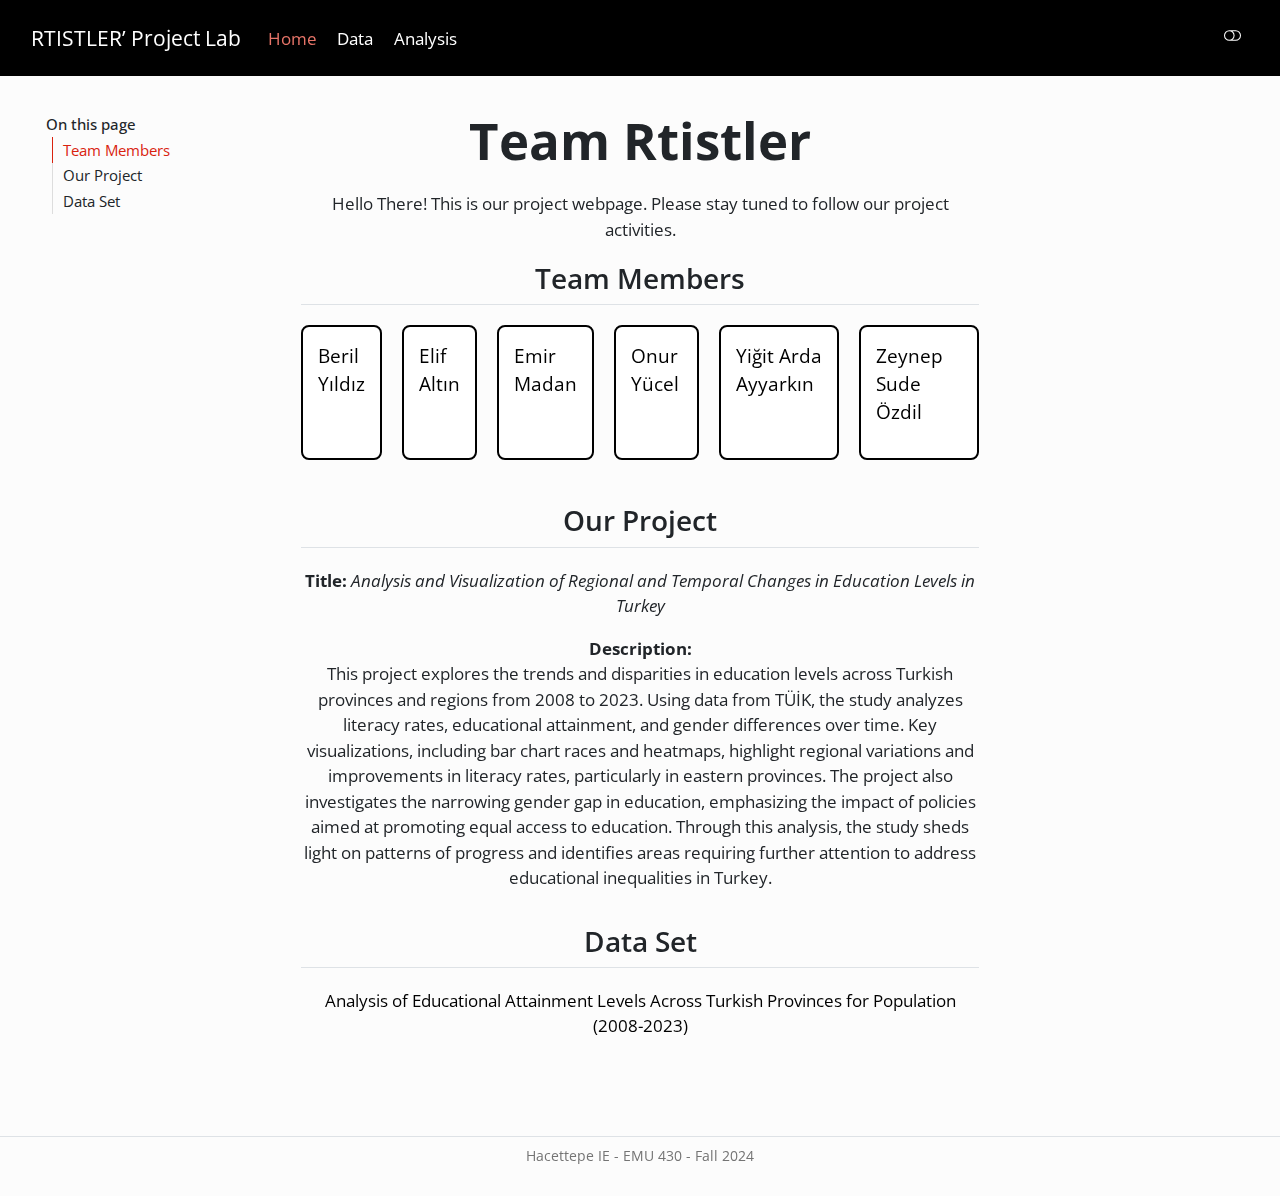
==== commit ba36837a: "home edit" ====
--- a/docs/index.html
+++ b/docs/index.html
@@ -152,13 +152,11 @@
 
 
 <div class="center-text">
-<p>Hello There! This is our project webpage.</p>
-</div>
-<div class="center-text">
-<p>Please stay tuned to follow our project activities.</p>
-</div>
-<section id="team-members" class="level1">
-<h1>Team Members</h1>
+<p>Hello There! This is our project webpage. Please stay tuned to follow our project activities.</p>
+</div>
+<section id="team-members" class="level2 center-text">
+<h2 class="anchored" data-anchor-id="team-members">Team Members</h2>
+</section>
 <div style="display: flex; justify-content: space-around; gap: 20px;">
 <div class="custom-box">
 <p><a href="https://emu-hacettepe-analytics.github.io/emu430-fall2024-berilyldz/">Beril Yıldız</a></p>
@@ -179,23 +177,22 @@
 <p><a href="https://emu-hacettepe-analytics.github.io/emu430-fall2024-sudeozdil/">Zeynep Sude Özdil</a></p>
 </div>
 </div>
+<section id="our-project" class="level2 center-text">
+<h2 class="anchored" data-anchor-id="our-project">Our Project</h2>
 </section>
-<section id="our-project" class="level1">
-<h1>Our Project</h1>
 <div class="center-text">
 <p><strong>Title:</strong> <em>Analysis and Visualization of Regional and Temporal Changes in Education Levels in Turkey</em></p>
 <p><strong>Description:</strong><br>
 This project explores the trends and disparities in education levels across Turkish provinces and regions from 2008 to 2023. Using data from TÜİK, the study analyzes literacy rates, educational attainment, and gender differences over time. Key visualizations, including bar chart races and heatmaps, highlight regional variations and improvements in literacy rates, particularly in eastern provinces. The project also investigates the narrowing gender gap in education, emphasizing the impact of policies aimed at promoting equal access to education. Through this analysis, the study sheds light on patterns of progress and identifies areas requiring further attention to address educational inequalities in Turkey.</p>
 </div>
+<section id="data-set" class="level2 center-text">
+<h2 class="anchored" data-anchor-id="data-set">Data Set</h2>
 </section>
-<section id="data-set" class="level1">
-<h1>Data Set</h1>
 <div class="center-text">
 <p><a href="egitim.xls">Analysis of Educational Attainment Levels Across Turkish Provinces for Population (2008-2023)</a></p>
 </div>
 
 
-</section>
 
 <a onclick="window.scrollTo(0, 0); return false;" role="button" id="quarto-back-to-top"><i class="bi bi-arrow-up"></i> Back to top</a></main> <!-- /main -->
 <script id="quarto-html-after-body" type="application/javascript">
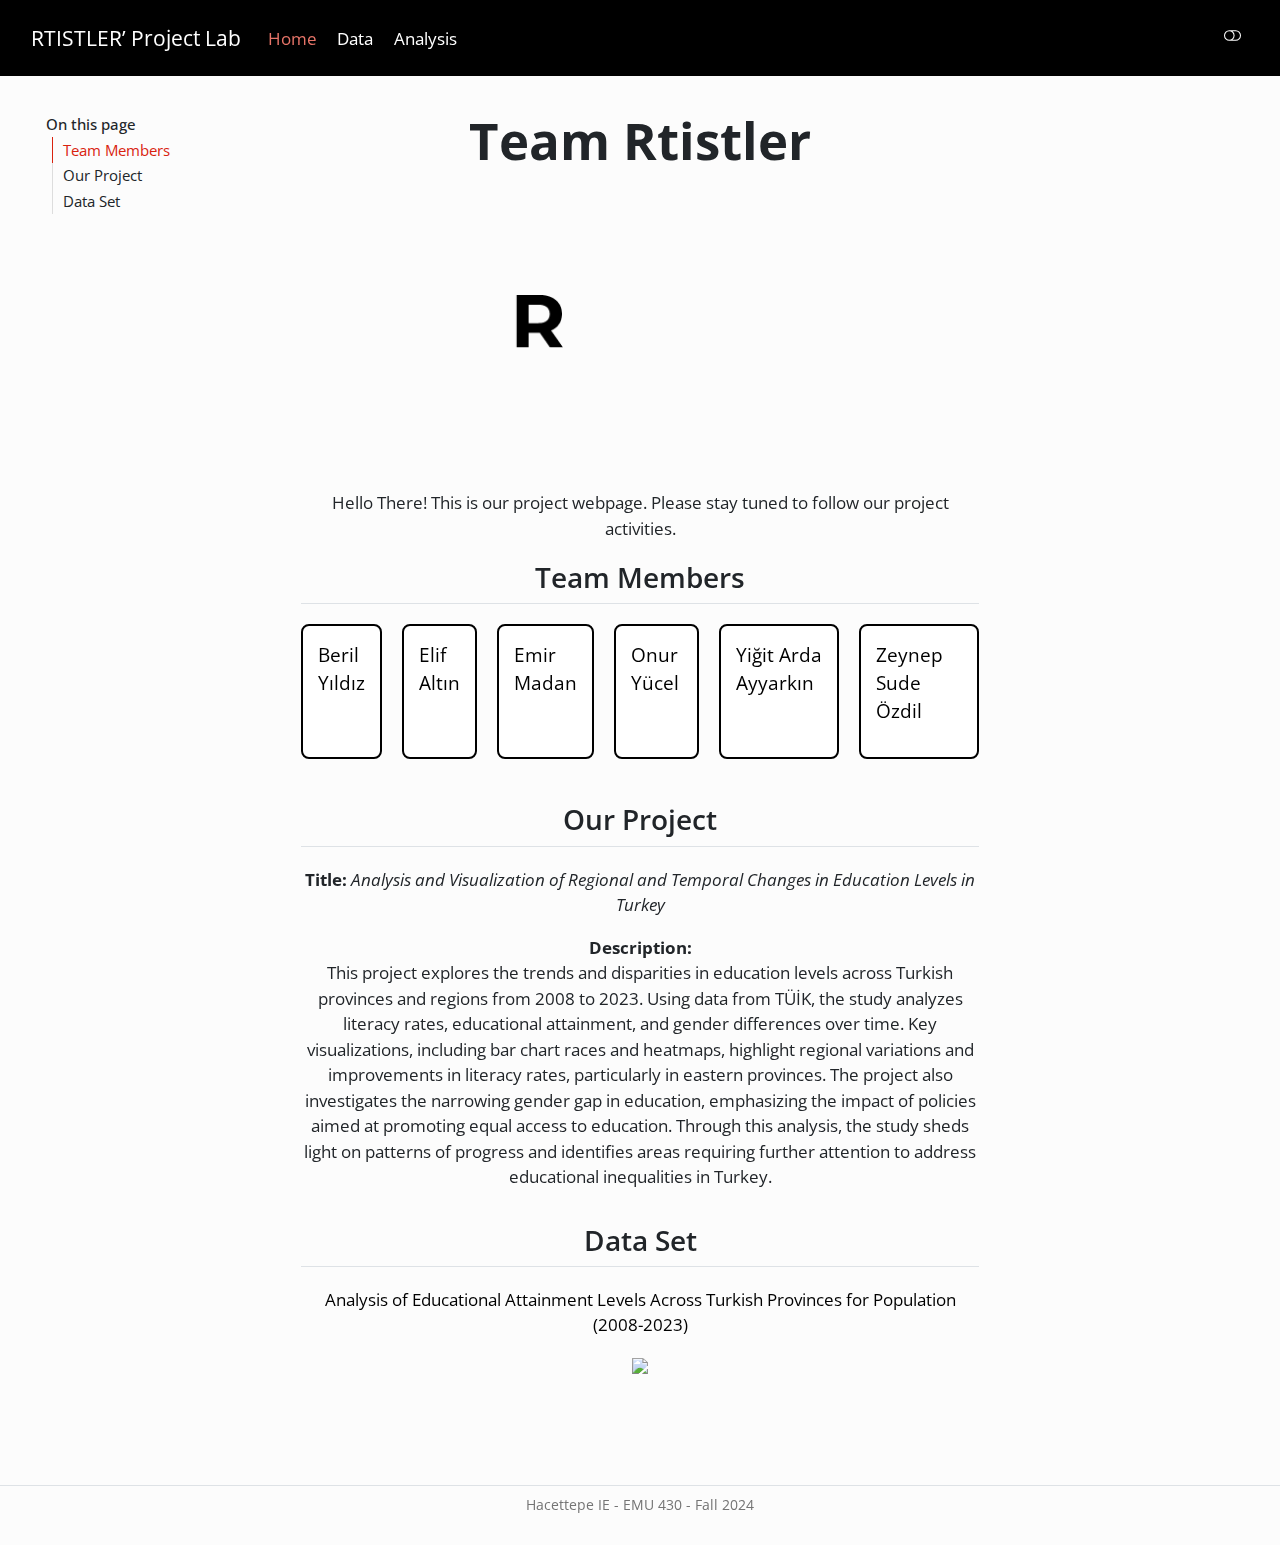
==== commit eb65c8b4: "gifler" ====
--- a/docs/index.html
+++ b/docs/index.html
@@ -2,7 +2,7 @@
 <html xmlns="http://www.w3.org/1999/xhtml" lang="en" xml:lang="en"><head>
 
 <meta charset="utf-8">
-<meta name="generator" content="quarto-1.5.57">
+<meta name="generator" content="quarto-1.6.39">
 
 <meta name="viewport" content="width=device-width, initial-scale=1.0, user-scalable=yes">
 
@@ -35,12 +35,12 @@
 <script src="site_libs/quarto-html/tippy.umd.min.js"></script>
 <script src="site_libs/quarto-html/anchor.min.js"></script>
 <link href="site_libs/quarto-html/tippy.css" rel="stylesheet">
-<link href="site_libs/quarto-html/quarto-syntax-highlighting.css" rel="stylesheet" class="quarto-color-scheme" id="quarto-text-highlighting-styles">
-<link href="site_libs/quarto-html/quarto-syntax-highlighting-dark.css" rel="prefetch" class="quarto-color-scheme quarto-color-alternate" id="quarto-text-highlighting-styles">
+<link href="site_libs/quarto-html/quarto-syntax-highlighting-e26003cea8cd680ca0c55a263523d882.css" rel="stylesheet" class="quarto-color-scheme" id="quarto-text-highlighting-styles">
+<link href="site_libs/quarto-html/quarto-syntax-highlighting-dark-d166b450ba5a8e9f7a0ab969bf6592c1.css" rel="prefetch" class="quarto-color-scheme quarto-color-alternate" id="quarto-text-highlighting-styles">
 <script src="site_libs/bootstrap/bootstrap.min.js"></script>
 <link href="site_libs/bootstrap/bootstrap-icons.css" rel="stylesheet">
-<link href="site_libs/bootstrap/bootstrap.min.css" rel="stylesheet" class="quarto-color-scheme" id="quarto-bootstrap" data-mode="light">
-<link href="site_libs/bootstrap/bootstrap-dark.min.css" rel="prefetch" class="quarto-color-scheme quarto-color-alternate" id="quarto-bootstrap" data-mode="dark">
+<link href="site_libs/bootstrap/bootstrap-e9abc10f29fdbb0340e6db74d88d9c71.min.css" rel="stylesheet" append-hash="true" class="quarto-color-scheme" id="quarto-bootstrap" data-mode="light">
+<link href="site_libs/bootstrap/bootstrap-dark-f1d2a934df545abdbf0093ac64ba0050.min.css" rel="prefetch" append-hash="true" class="quarto-color-scheme quarto-color-alternate" id="quarto-bootstrap" data-mode="dark">
 <script id="quarto-search-options" type="application/json">{
   "location": "navbar",
   "copy-button": false,
@@ -151,6 +151,11 @@
 </header>
 
 
+<div class="quarto-figure quarto-figure-center">
+<figure class="figure">
+<p><img src="RTISTLER_GIF.gif" class="img-fluid quarto-figure quarto-figure-center figure-img" width="265"></p>
+</figure>
+</div>
 <div class="center-text">
 <p>Hello There! This is our project webpage. Please stay tuned to follow our project activities.</p>
 </div>
@@ -190,6 +195,11 @@
 </section>
 <div class="center-text">
 <p><a href="egitim.xls">Analysis of Educational Attainment Levels Across Turkish Provinces for Population (2008-2023)</a></p>
+</div>
+<div class="quarto-figure quarto-figure-center">
+<figure class="figure">
+<p><img src="RTISTLER_HARITA_GIF.gif" class="img-fluid quarto-figure quarto-figure-center figure-img" width="622"></p>
+</figure>
 </div>
 
 
@@ -421,8 +431,6 @@
   });
   clipboard.on('success', onCopySuccess);
   if (window.document.getElementById('quarto-embedded-source-code-modal')) {
-    // For code content inside modals, clipBoardJS needs to be initialized with a container option
-    // TODO: Check when it could be a function (https://github.com/zenorocha/clipboard.js/issues/860)
     const clipboardModal = new window.ClipboardJS('.code-copy-button[data-in-quarto-modal]', {
       text: getTextToCopy,
       container: window.document.getElementById('quarto-embedded-source-code-modal')
@@ -533,7 +541,6 @@
       if (window.Quarto?.typesetMath) {
         window.Quarto.typesetMath(note);
       }
-      // TODO in 1.5, we should make sure this works without a callout special case
       if (note.classList.contains("callout")) {
         return note.outerHTML;
       } else {
--- a/docs/site_libs/quarto-html/quarto-syntax-highlighting-e26003cea8cd680ca0c55a263523d882.css
+++ b/docs/site_libs/quarto-html/quarto-syntax-highlighting-e26003cea8cd680ca0c55a263523d882.css
@@ -0,0 +1,205 @@
+/* quarto syntax highlight colors */
+:root {
+  --quarto-hl-ot-color: #003B4F;
+  --quarto-hl-at-color: #657422;
+  --quarto-hl-ss-color: #20794D;
+  --quarto-hl-an-color: #5E5E5E;
+  --quarto-hl-fu-color: #4758AB;
+  --quarto-hl-st-color: #20794D;
+  --quarto-hl-cf-color: #003B4F;
+  --quarto-hl-op-color: #5E5E5E;
+  --quarto-hl-er-color: #AD0000;
+  --quarto-hl-bn-color: #AD0000;
+  --quarto-hl-al-color: #AD0000;
+  --quarto-hl-va-color: #111111;
+  --quarto-hl-bu-color: inherit;
+  --quarto-hl-ex-color: inherit;
+  --quarto-hl-pp-color: #AD0000;
+  --quarto-hl-in-color: #5E5E5E;
+  --quarto-hl-vs-color: #20794D;
+  --quarto-hl-wa-color: #5E5E5E;
+  --quarto-hl-do-color: #5E5E5E;
+  --quarto-hl-im-color: #00769E;
+  --quarto-hl-ch-color: #20794D;
+  --quarto-hl-dt-color: #AD0000;
+  --quarto-hl-fl-color: #AD0000;
+  --quarto-hl-co-color: #5E5E5E;
+  --quarto-hl-cv-color: #5E5E5E;
+  --quarto-hl-cn-color: #8f5902;
+  --quarto-hl-sc-color: #5E5E5E;
+  --quarto-hl-dv-color: #AD0000;
+  --quarto-hl-kw-color: #003B4F;
+}
+
+/* other quarto variables */
+:root {
+  --quarto-font-monospace: SFMono-Regular, Menlo, Monaco, Consolas, "Liberation Mono", "Courier New", monospace;
+}
+
+pre > code.sourceCode > span {
+  color: #003B4F;
+}
+
+code span {
+  color: #003B4F;
+}
+
+code.sourceCode > span {
+  color: #003B4F;
+}
+
+div.sourceCode,
+div.sourceCode pre.sourceCode {
+  color: #003B4F;
+}
+
+code span.ot {
+  color: #003B4F;
+  font-style: inherit;
+}
+
+code span.at {
+  color: #657422;
+  font-style: inherit;
+}
+
+code span.ss {
+  color: #20794D;
+  font-style: inherit;
+}
+
+code span.an {
+  color: #5E5E5E;
+  font-style: inherit;
+}
+
+code span.fu {
+  color: #4758AB;
+  font-style: inherit;
+}
+
+code span.st {
+  color: #20794D;
+  font-style: inherit;
+}
+
+code span.cf {
+  color: #003B4F;
+  font-weight: bold;
+  font-style: inherit;
+}
+
+code span.op {
+  color: #5E5E5E;
+  font-style: inherit;
+}
+
+code span.er {
+  color: #AD0000;
+  font-style: inherit;
+}
+
+code span.bn {
+  color: #AD0000;
+  font-style: inherit;
+}
+
+code span.al {
+  color: #AD0000;
+  font-style: inherit;
+}
+
+code span.va {
+  color: #111111;
+  font-style: inherit;
+}
+
+code span.bu {
+  font-style: inherit;
+}
+
+code span.ex {
+  font-style: inherit;
+}
+
+code span.pp {
+  color: #AD0000;
+  font-style: inherit;
+}
+
+code span.in {
+  color: #5E5E5E;
+  font-style: inherit;
+}
+
+code span.vs {
+  color: #20794D;
+  font-style: inherit;
+}
+
+code span.wa {
+  color: #5E5E5E;
+  font-style: italic;
+}
+
+code span.do {
+  color: #5E5E5E;
+  font-style: italic;
+}
+
+code span.im {
+  color: #00769E;
+  font-style: inherit;
+}
+
+code span.ch {
+  color: #20794D;
+  font-style: inherit;
+}
+
+code span.dt {
+  color: #AD0000;
+  font-style: inherit;
+}
+
+code span.fl {
+  color: #AD0000;
+  font-style: inherit;
+}
+
+code span.co {
+  color: #5E5E5E;
+  font-style: inherit;
+}
+
+code span.cv {
+  color: #5E5E5E;
+  font-style: italic;
+}
+
+code span.cn {
+  color: #8f5902;
+  font-style: inherit;
+}
+
+code span.sc {
+  color: #5E5E5E;
+  font-style: inherit;
+}
+
+code span.dv {
+  color: #AD0000;
+  font-style: inherit;
+}
+
+code span.kw {
+  color: #003B4F;
+  font-weight: bold;
+  font-style: inherit;
+}
+
+.prevent-inlining {
+  content: "</";
+}
+
+/*# sourceMappingURL=e90e9ab646ea9b1aaa61e089606e0f97.css.map */
--- a/docs/site_libs/quarto-html/quarto-syntax-highlighting-dark-d166b450ba5a8e9f7a0ab969bf6592c1.css
+++ b/docs/site_libs/quarto-html/quarto-syntax-highlighting-dark-d166b450ba5a8e9f7a0ab969bf6592c1.css
@@ -0,0 +1,189 @@
+/* quarto syntax highlight colors */
+:root {
+  --quarto-hl-al-color: #f07178;
+  --quarto-hl-an-color: #d4d0ab;
+  --quarto-hl-at-color: #00e0e0;
+  --quarto-hl-bn-color: #d4d0ab;
+  --quarto-hl-bu-color: #abe338;
+  --quarto-hl-ch-color: #abe338;
+  --quarto-hl-co-color: #f8f8f2;
+  --quarto-hl-cv-color: #ffd700;
+  --quarto-hl-cn-color: #ffd700;
+  --quarto-hl-cf-color: #ffa07a;
+  --quarto-hl-dt-color: #ffa07a;
+  --quarto-hl-dv-color: #d4d0ab;
+  --quarto-hl-do-color: #f8f8f2;
+  --quarto-hl-er-color: #f07178;
+  --quarto-hl-ex-color: #00e0e0;
+  --quarto-hl-fl-color: #d4d0ab;
+  --quarto-hl-fu-color: #ffa07a;
+  --quarto-hl-im-color: #abe338;
+  --quarto-hl-in-color: #d4d0ab;
+  --quarto-hl-kw-color: #ffa07a;
+  --quarto-hl-op-color: #ffa07a;
+  --quarto-hl-ot-color: #00e0e0;
+  --quarto-hl-pp-color: #dcc6e0;
+  --quarto-hl-re-color: #00e0e0;
+  --quarto-hl-sc-color: #abe338;
+  --quarto-hl-ss-color: #abe338;
+  --quarto-hl-st-color: #abe338;
+  --quarto-hl-va-color: #00e0e0;
+  --quarto-hl-vs-color: #abe338;
+  --quarto-hl-wa-color: #dcc6e0;
+}
+
+/* other quarto variables */
+:root {
+  --quarto-font-monospace: SFMono-Regular, Menlo, Monaco, Consolas, "Liberation Mono", "Courier New", monospace;
+}
+
+code span.al {
+  background-color: #2a0f15;
+  font-weight: bold;
+  color: #f07178;
+}
+
+code span.an {
+  color: #d4d0ab;
+}
+
+code span.at {
+  color: #00e0e0;
+}
+
+code span.bn {
+  color: #d4d0ab;
+}
+
+code span.bu {
+  color: #abe338;
+}
+
+code span.ch {
+  color: #abe338;
+}
+
+code span.co {
+  font-style: italic;
+  color: #f8f8f2;
+}
+
+code span.cv {
+  color: #ffd700;
+}
+
+code span.cn {
+  color: #ffd700;
+}
+
+code span.cf {
+  font-weight: bold;
+  color: #ffa07a;
+}
+
+code span.dt {
+  color: #ffa07a;
+}
+
+code span.dv {
+  color: #d4d0ab;
+}
+
+code span.do {
+  color: #f8f8f2;
+}
+
+code span.er {
+  color: #f07178;
+  text-decoration: underline;
+}
+
+code span.ex {
+  font-weight: bold;
+  color: #00e0e0;
+}
+
+code span.fl {
+  color: #d4d0ab;
+}
+
+code span.fu {
+  color: #ffa07a;
+}
+
+code span.im {
+  color: #abe338;
+}
+
+code span.in {
+  color: #d4d0ab;
+}
+
+code span.kw {
+  font-weight: bold;
+  color: #ffa07a;
+}
+
+pre > code.sourceCode > span {
+  color: #f8f8f2;
+}
+
+code span {
+  color: #f8f8f2;
+}
+
+code.sourceCode > span {
+  color: #f8f8f2;
+}
+
+div.sourceCode,
+div.sourceCode pre.sourceCode {
+  color: #f8f8f2;
+}
+
+code span.op {
+  color: #ffa07a;
+}
+
+code span.ot {
+  color: #00e0e0;
+}
+
+code span.pp {
+  color: #dcc6e0;
+}
+
+code span.re {
+  background-color: #f8f8f2;
+  color: #00e0e0;
+}
+
+code span.sc {
+  color: #abe338;
+}
+
+code span.ss {
+  color: #abe338;
+}
+
+code span.st {
+  color: #abe338;
+}
+
+code span.va {
+  color: #00e0e0;
+}
+
+code span.vs {
+  color: #abe338;
+}
+
+code span.wa {
+  color: #dcc6e0;
+}
+
+.prevent-inlining {
+  content: "</";
+}
+
+/*# sourceMappingURL=72bb05760472c1bb0bbb1d76e21bc2a0.css.map */
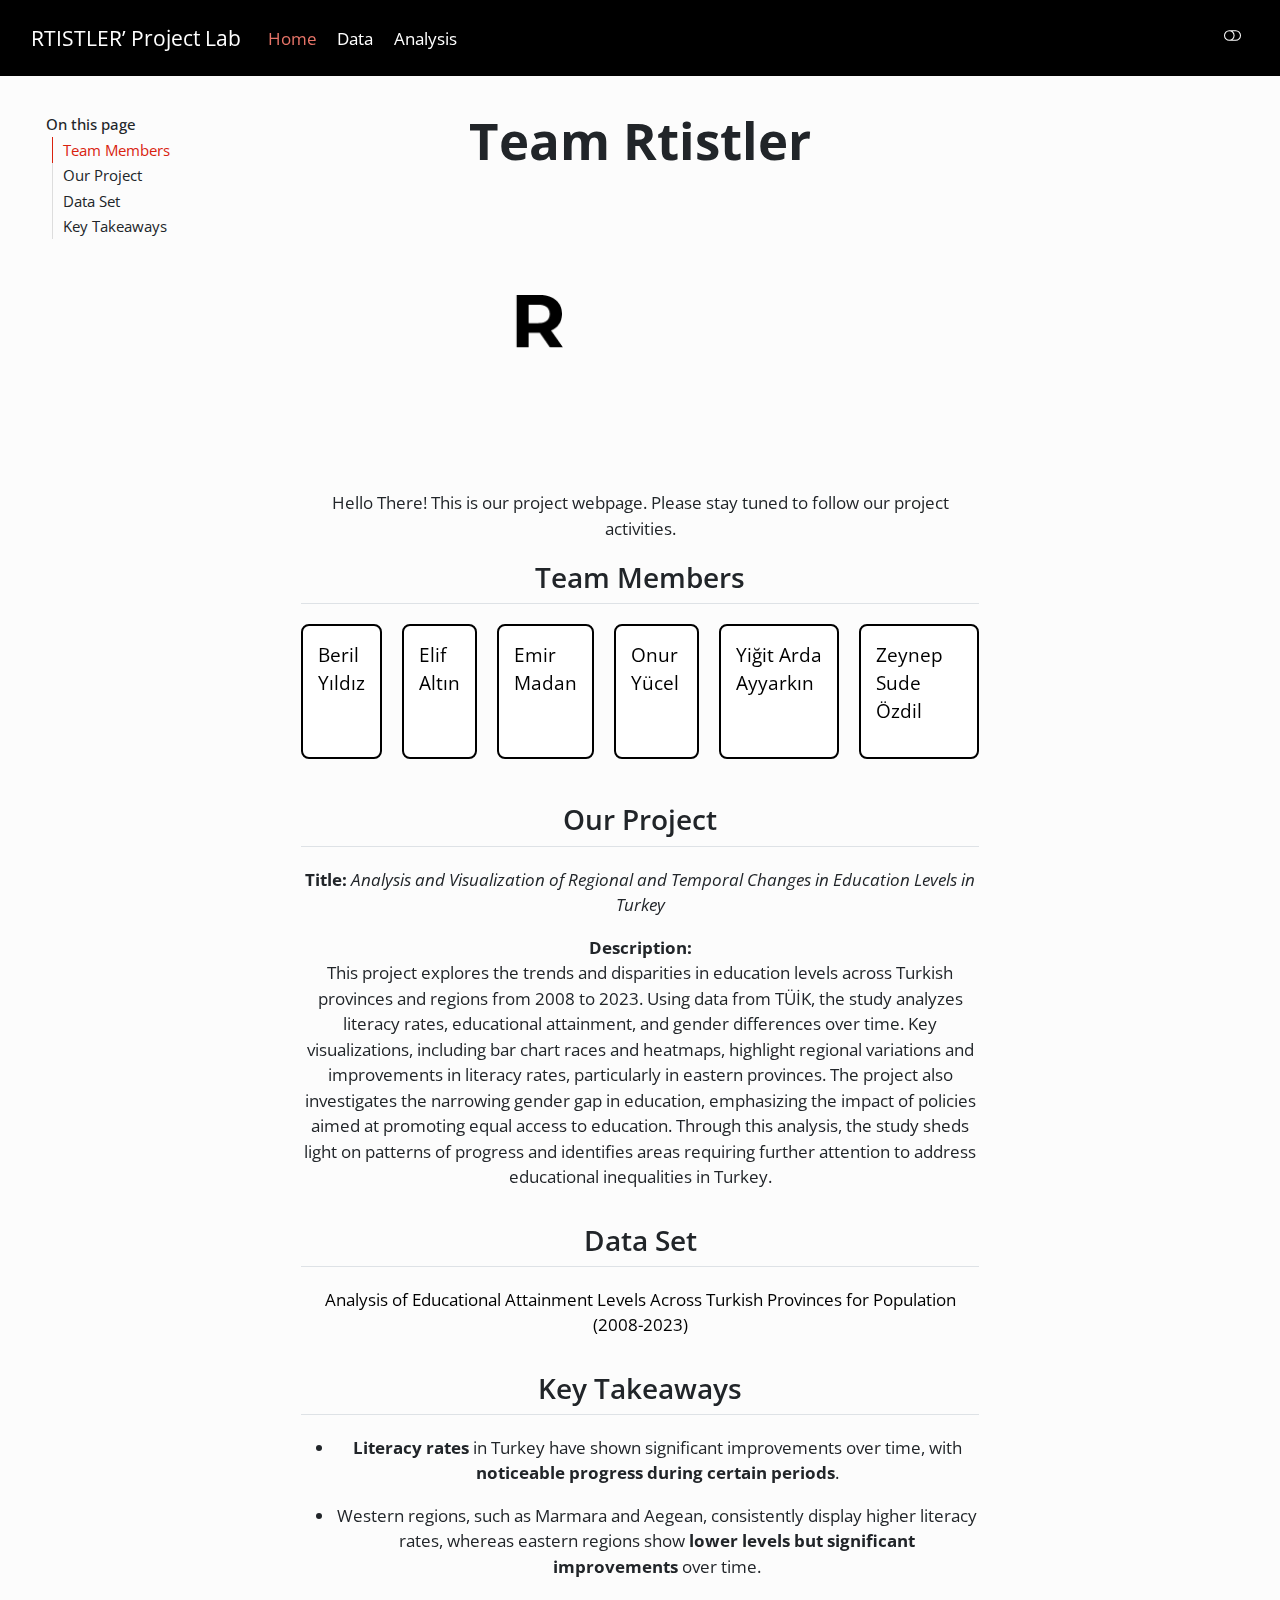
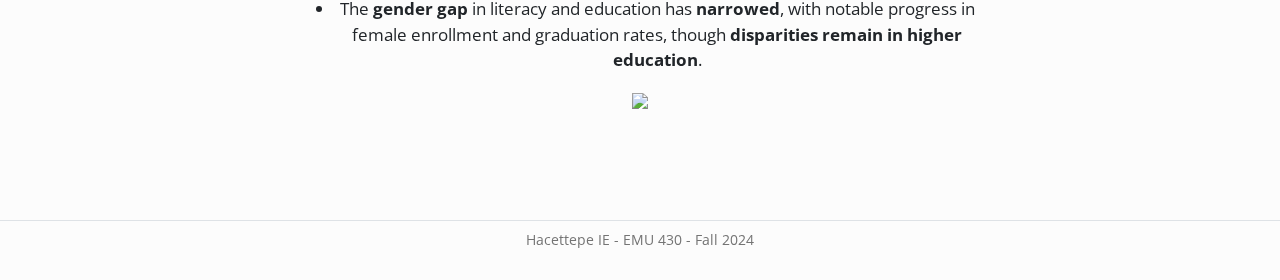
==== commit 11c514ec: "index edit" ====
--- a/docs/index.html
+++ b/docs/index.html
@@ -2,7 +2,7 @@
 <html xmlns="http://www.w3.org/1999/xhtml" lang="en" xml:lang="en"><head>
 
 <meta charset="utf-8">
-<meta name="generator" content="quarto-1.6.39">
+<meta name="generator" content="quarto-1.5.57">
 
 <meta name="viewport" content="width=device-width, initial-scale=1.0, user-scalable=yes">
 
@@ -35,12 +35,12 @@
 <script src="site_libs/quarto-html/tippy.umd.min.js"></script>
 <script src="site_libs/quarto-html/anchor.min.js"></script>
 <link href="site_libs/quarto-html/tippy.css" rel="stylesheet">
-<link href="site_libs/quarto-html/quarto-syntax-highlighting-e26003cea8cd680ca0c55a263523d882.css" rel="stylesheet" class="quarto-color-scheme" id="quarto-text-highlighting-styles">
-<link href="site_libs/quarto-html/quarto-syntax-highlighting-dark-d166b450ba5a8e9f7a0ab969bf6592c1.css" rel="prefetch" class="quarto-color-scheme quarto-color-alternate" id="quarto-text-highlighting-styles">
+<link href="site_libs/quarto-html/quarto-syntax-highlighting.css" rel="stylesheet" class="quarto-color-scheme" id="quarto-text-highlighting-styles">
+<link href="site_libs/quarto-html/quarto-syntax-highlighting-dark.css" rel="prefetch" class="quarto-color-scheme quarto-color-alternate" id="quarto-text-highlighting-styles">
 <script src="site_libs/bootstrap/bootstrap.min.js"></script>
 <link href="site_libs/bootstrap/bootstrap-icons.css" rel="stylesheet">
-<link href="site_libs/bootstrap/bootstrap-e9abc10f29fdbb0340e6db74d88d9c71.min.css" rel="stylesheet" append-hash="true" class="quarto-color-scheme" id="quarto-bootstrap" data-mode="light">
-<link href="site_libs/bootstrap/bootstrap-dark-f1d2a934df545abdbf0093ac64ba0050.min.css" rel="prefetch" append-hash="true" class="quarto-color-scheme quarto-color-alternate" id="quarto-bootstrap" data-mode="dark">
+<link href="site_libs/bootstrap/bootstrap.min.css" rel="stylesheet" class="quarto-color-scheme" id="quarto-bootstrap" data-mode="light">
+<link href="site_libs/bootstrap/bootstrap-dark.min.css" rel="prefetch" class="quarto-color-scheme quarto-color-alternate" id="quarto-bootstrap" data-mode="dark">
 <script id="quarto-search-options" type="application/json">{
   "location": "navbar",
   "copy-button": false,
@@ -122,6 +122,7 @@
   <li><a href="#team-members" id="toc-team-members" class="nav-link active" data-scroll-target="#team-members">Team Members</a></li>
   <li><a href="#our-project" id="toc-our-project" class="nav-link" data-scroll-target="#our-project">Our Project</a></li>
   <li><a href="#data-set" id="toc-data-set" class="nav-link" data-scroll-target="#data-set">Data Set</a></li>
+  <li><a href="#key-takeaways" id="toc-key-takeaways" class="nav-link" data-scroll-target="#key-takeaways">Key Takeaways</a></li>
   </ul>
 </nav>
 </nav>
@@ -195,6 +196,16 @@
 </section>
 <div class="center-text">
 <p><a href="egitim.xls">Analysis of Educational Attainment Levels Across Turkish Provinces for Population (2008-2023)</a></p>
+</div>
+<section id="key-takeaways" class="level2 center-text">
+<h2 class="anchored" data-anchor-id="key-takeaways">Key Takeaways</h2>
+</section>
+<div class="center-text">
+<ul>
+<li><p><strong>Literacy rates</strong> in Turkey have shown significant improvements over time, with <strong>noticeable progress</strong> <strong>during certain periods</strong>.</p></li>
+<li><p>Western regions, such as Marmara and Aegean, consistently display higher literacy rates, whereas eastern regions show <strong>lower levels but significant improvements</strong> over time.</p></li>
+<li><p>The <strong>gender gap</strong> in literacy and education has <strong>narrowed</strong>, with notable progress in female enrollment and graduation rates, though <strong>disparities remain in higher education</strong>.</p></li>
+</ul>
 </div>
 <div class="quarto-figure quarto-figure-center">
 <figure class="figure">
@@ -431,6 +442,8 @@
   });
   clipboard.on('success', onCopySuccess);
   if (window.document.getElementById('quarto-embedded-source-code-modal')) {
+    // For code content inside modals, clipBoardJS needs to be initialized with a container option
+    // TODO: Check when it could be a function (https://github.com/zenorocha/clipboard.js/issues/860)
     const clipboardModal = new window.ClipboardJS('.code-copy-button[data-in-quarto-modal]', {
       text: getTextToCopy,
       container: window.document.getElementById('quarto-embedded-source-code-modal')
@@ -541,6 +554,7 @@
       if (window.Quarto?.typesetMath) {
         window.Quarto.typesetMath(note);
       }
+      // TODO in 1.5, we should make sure this works without a callout special case
       if (note.classList.contains("callout")) {
         return note.outerHTML;
       } else {
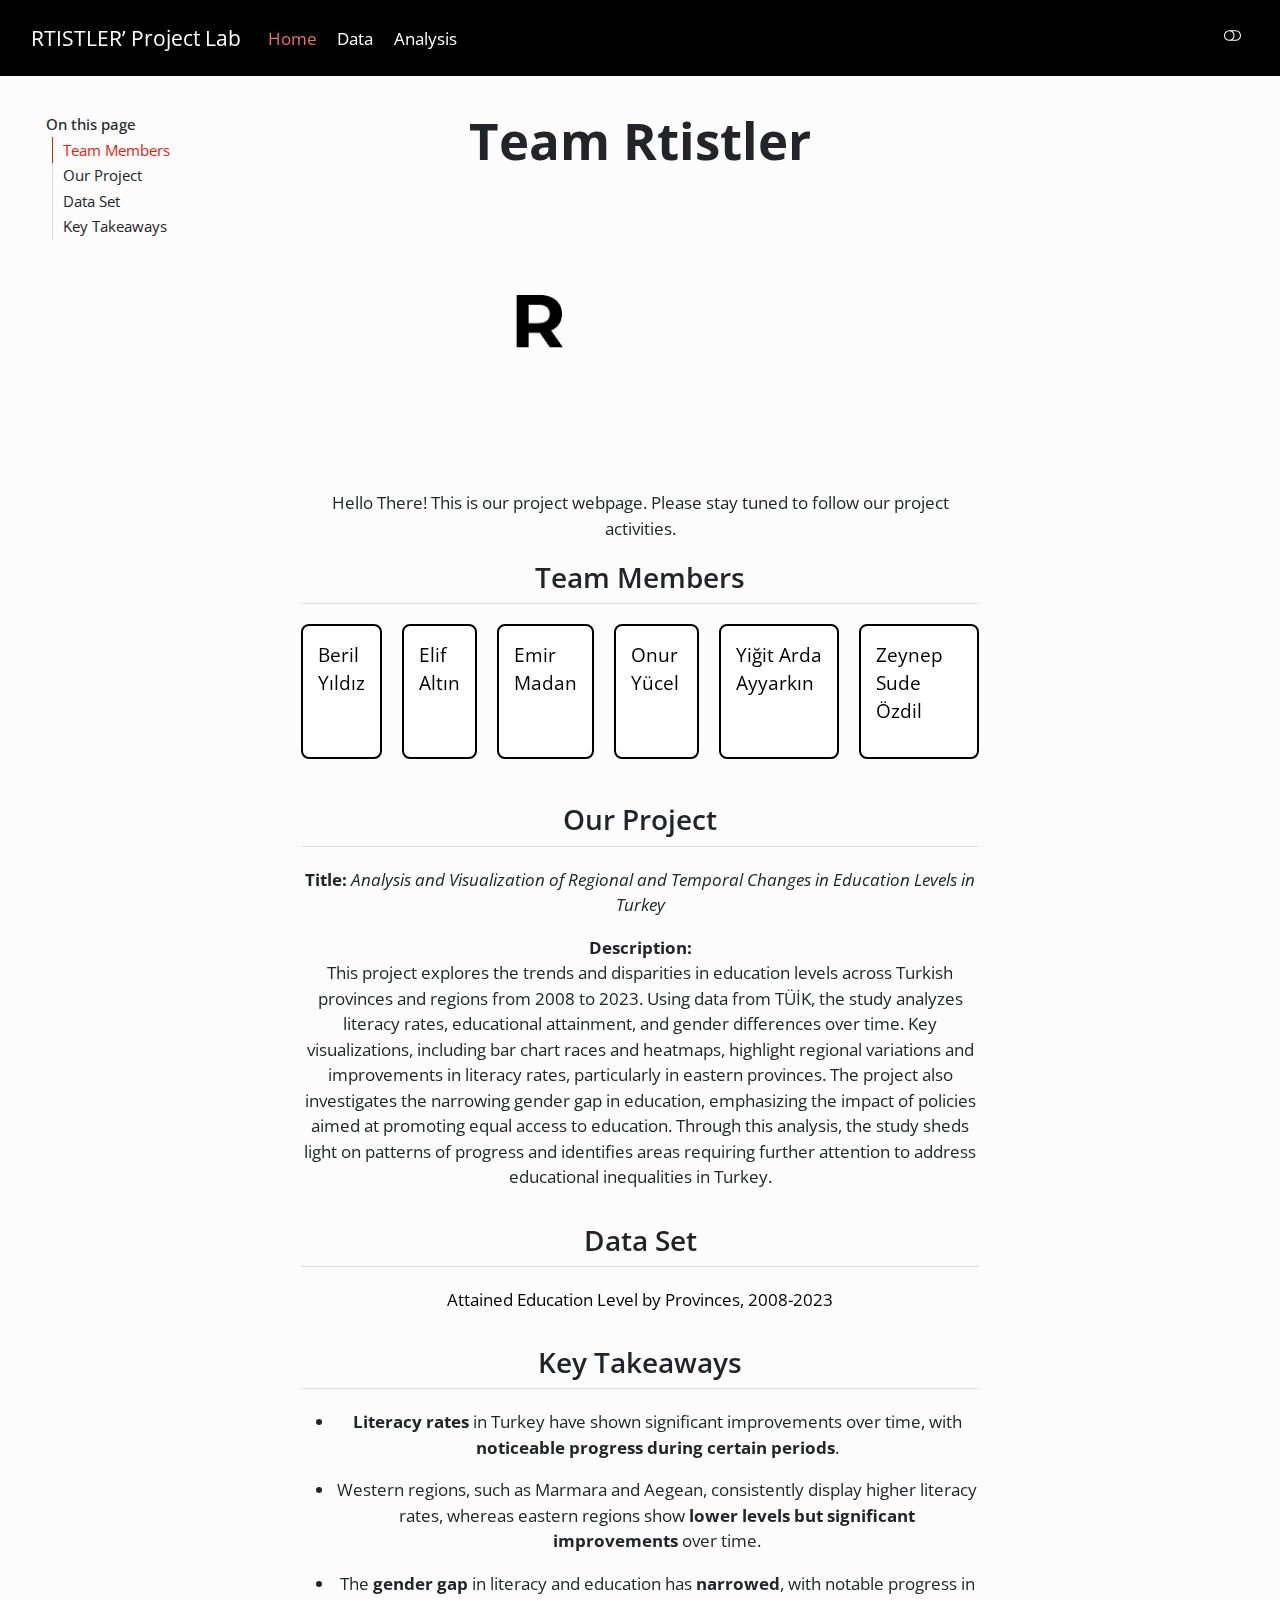
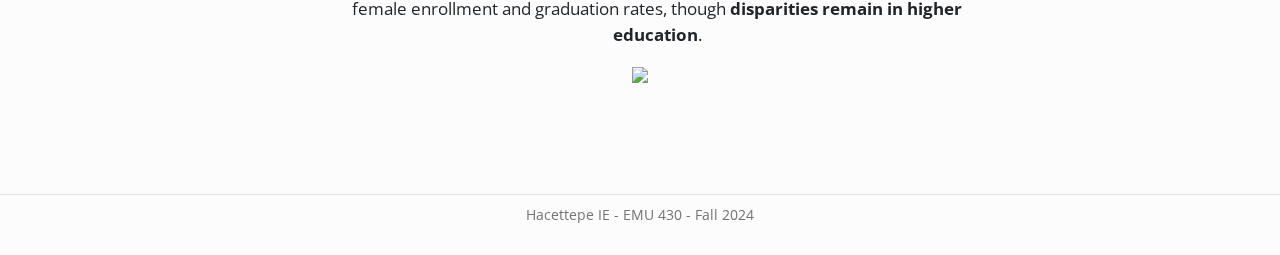
==== commit cb012298: "index update" ====
--- a/docs/index.html
+++ b/docs/index.html
@@ -195,7 +195,7 @@
 <h2 class="anchored" data-anchor-id="data-set">Data Set</h2>
 </section>
 <div class="center-text">
-<p><a href="egitim.xls">Analysis of Educational Attainment Levels Across Turkish Provinces for Population (2008-2023)</a></p>
+<p><a href="egitim.xls">Attained Education Level by Provinces, 2008-2023</a></p>
 </div>
 <section id="key-takeaways" class="level2 center-text">
 <h2 class="anchored" data-anchor-id="key-takeaways">Key Takeaways</h2>
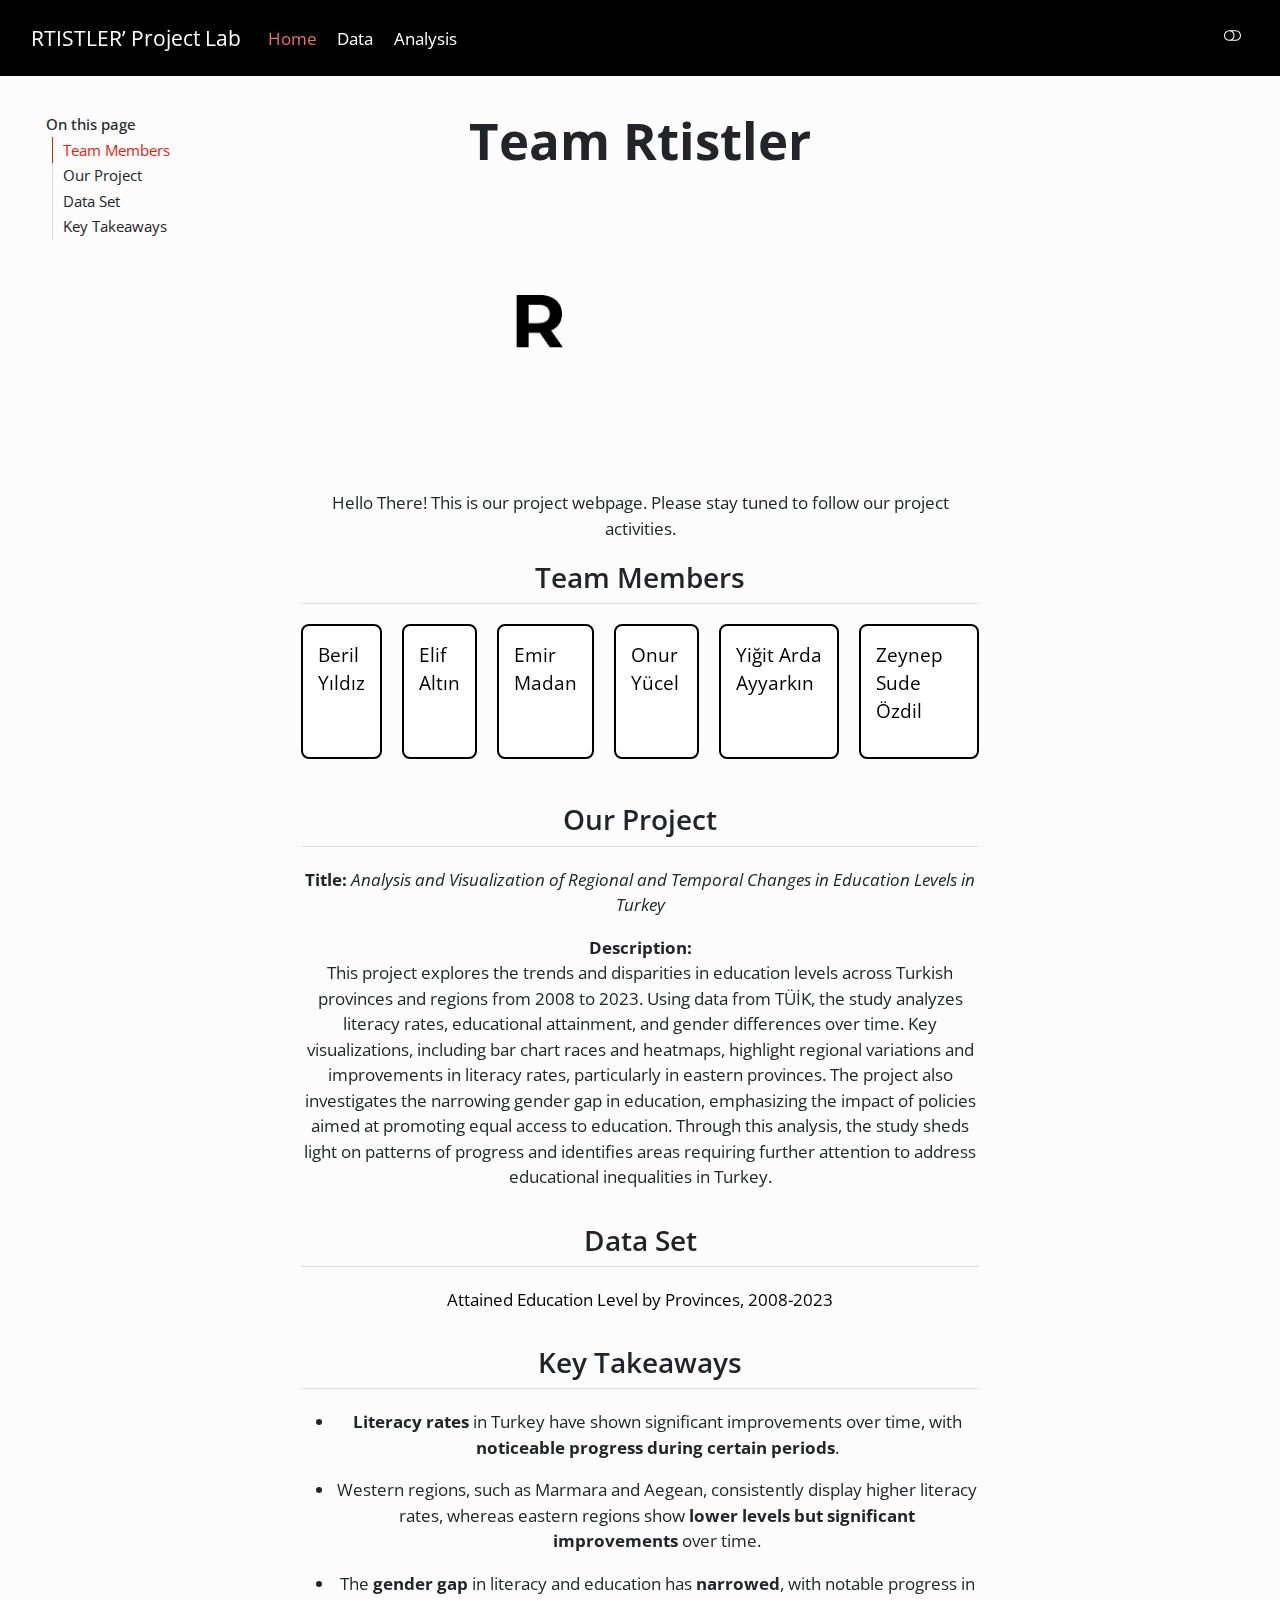
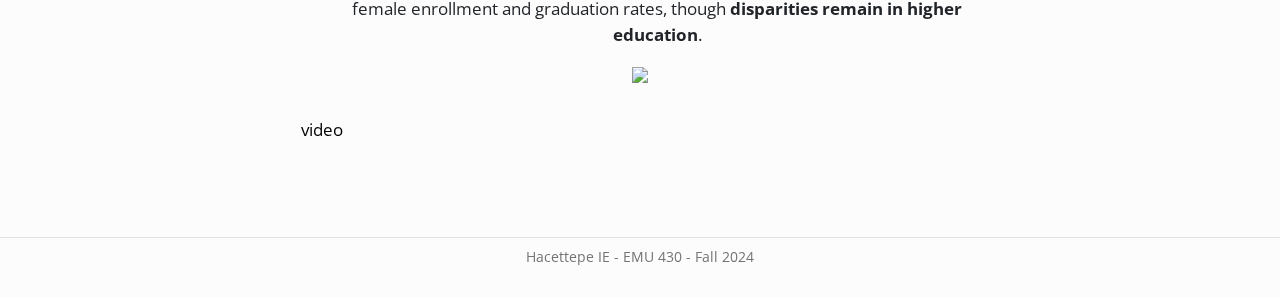
==== commit 4e6cad7f: "video" ====
--- a/docs/index.html
+++ b/docs/index.html
@@ -2,7 +2,7 @@
 <html xmlns="http://www.w3.org/1999/xhtml" lang="en" xml:lang="en"><head>
 
 <meta charset="utf-8">
-<meta name="generator" content="quarto-1.5.57">
+<meta name="generator" content="quarto-1.6.39">
 
 <meta name="viewport" content="width=device-width, initial-scale=1.0, user-scalable=yes">
 
@@ -35,12 +35,12 @@
 <script src="site_libs/quarto-html/tippy.umd.min.js"></script>
 <script src="site_libs/quarto-html/anchor.min.js"></script>
 <link href="site_libs/quarto-html/tippy.css" rel="stylesheet">
-<link href="site_libs/quarto-html/quarto-syntax-highlighting.css" rel="stylesheet" class="quarto-color-scheme" id="quarto-text-highlighting-styles">
-<link href="site_libs/quarto-html/quarto-syntax-highlighting-dark.css" rel="prefetch" class="quarto-color-scheme quarto-color-alternate" id="quarto-text-highlighting-styles">
+<link href="site_libs/quarto-html/quarto-syntax-highlighting-e26003cea8cd680ca0c55a263523d882.css" rel="stylesheet" class="quarto-color-scheme" id="quarto-text-highlighting-styles">
+<link href="site_libs/quarto-html/quarto-syntax-highlighting-dark-d166b450ba5a8e9f7a0ab969bf6592c1.css" rel="prefetch" class="quarto-color-scheme quarto-color-alternate" id="quarto-text-highlighting-styles">
 <script src="site_libs/bootstrap/bootstrap.min.js"></script>
 <link href="site_libs/bootstrap/bootstrap-icons.css" rel="stylesheet">
-<link href="site_libs/bootstrap/bootstrap.min.css" rel="stylesheet" class="quarto-color-scheme" id="quarto-bootstrap" data-mode="light">
-<link href="site_libs/bootstrap/bootstrap-dark.min.css" rel="prefetch" class="quarto-color-scheme quarto-color-alternate" id="quarto-bootstrap" data-mode="dark">
+<link href="site_libs/bootstrap/bootstrap-e9abc10f29fdbb0340e6db74d88d9c71.min.css" rel="stylesheet" append-hash="true" class="quarto-color-scheme" id="quarto-bootstrap" data-mode="light">
+<link href="site_libs/bootstrap/bootstrap-dark-f1d2a934df545abdbf0093ac64ba0050.min.css" rel="prefetch" append-hash="true" class="quarto-color-scheme quarto-color-alternate" id="quarto-bootstrap" data-mode="dark">
 <script id="quarto-search-options" type="application/json">{
   "location": "navbar",
   "copy-button": false,
@@ -212,6 +212,7 @@
 <p><img src="RTISTLER_HARITA_GIF.gif" class="img-fluid quarto-figure quarto-figure-center figure-img" width="622"></p>
 </figure>
 </div>
+<p><a href="https://drive.google.com/file/d/1W8toEGxZa7tJStZ3OnkTayX7DpJWrAfJ/view?usp=drive_link">video</a></p>
 
 
 
@@ -442,8 +443,6 @@
   });
   clipboard.on('success', onCopySuccess);
   if (window.document.getElementById('quarto-embedded-source-code-modal')) {
-    // For code content inside modals, clipBoardJS needs to be initialized with a container option
-    // TODO: Check when it could be a function (https://github.com/zenorocha/clipboard.js/issues/860)
     const clipboardModal = new window.ClipboardJS('.code-copy-button[data-in-quarto-modal]', {
       text: getTextToCopy,
       container: window.document.getElementById('quarto-embedded-source-code-modal')
@@ -554,7 +553,6 @@
       if (window.Quarto?.typesetMath) {
         window.Quarto.typesetMath(note);
       }
-      // TODO in 1.5, we should make sure this works without a callout special case
       if (note.classList.contains("callout")) {
         return note.outerHTML;
       } else {
--- a/docs/site_libs/quarto-html/quarto-syntax-highlighting-e26003cea8cd680ca0c55a263523d882.css
+++ b/docs/site_libs/quarto-html/quarto-syntax-highlighting-e26003cea8cd680ca0c55a263523d882.css
@@ -0,0 +1,205 @@
+/* quarto syntax highlight colors */
+:root {
+  --quarto-hl-ot-color: #003B4F;
+  --quarto-hl-at-color: #657422;
+  --quarto-hl-ss-color: #20794D;
+  --quarto-hl-an-color: #5E5E5E;
+  --quarto-hl-fu-color: #4758AB;
+  --quarto-hl-st-color: #20794D;
+  --quarto-hl-cf-color: #003B4F;
+  --quarto-hl-op-color: #5E5E5E;
+  --quarto-hl-er-color: #AD0000;
+  --quarto-hl-bn-color: #AD0000;
+  --quarto-hl-al-color: #AD0000;
+  --quarto-hl-va-color: #111111;
+  --quarto-hl-bu-color: inherit;
+  --quarto-hl-ex-color: inherit;
+  --quarto-hl-pp-color: #AD0000;
+  --quarto-hl-in-color: #5E5E5E;
+  --quarto-hl-vs-color: #20794D;
+  --quarto-hl-wa-color: #5E5E5E;
+  --quarto-hl-do-color: #5E5E5E;
+  --quarto-hl-im-color: #00769E;
+  --quarto-hl-ch-color: #20794D;
+  --quarto-hl-dt-color: #AD0000;
+  --quarto-hl-fl-color: #AD0000;
+  --quarto-hl-co-color: #5E5E5E;
+  --quarto-hl-cv-color: #5E5E5E;
+  --quarto-hl-cn-color: #8f5902;
+  --quarto-hl-sc-color: #5E5E5E;
+  --quarto-hl-dv-color: #AD0000;
+  --quarto-hl-kw-color: #003B4F;
+}
+
+/* other quarto variables */
+:root {
+  --quarto-font-monospace: SFMono-Regular, Menlo, Monaco, Consolas, "Liberation Mono", "Courier New", monospace;
+}
+
+pre > code.sourceCode > span {
+  color: #003B4F;
+}
+
+code span {
+  color: #003B4F;
+}
+
+code.sourceCode > span {
+  color: #003B4F;
+}
+
+div.sourceCode,
+div.sourceCode pre.sourceCode {
+  color: #003B4F;
+}
+
+code span.ot {
+  color: #003B4F;
+  font-style: inherit;
+}
+
+code span.at {
+  color: #657422;
+  font-style: inherit;
+}
+
+code span.ss {
+  color: #20794D;
+  font-style: inherit;
+}
+
+code span.an {
+  color: #5E5E5E;
+  font-style: inherit;
+}
+
+code span.fu {
+  color: #4758AB;
+  font-style: inherit;
+}
+
+code span.st {
+  color: #20794D;
+  font-style: inherit;
+}
+
+code span.cf {
+  color: #003B4F;
+  font-weight: bold;
+  font-style: inherit;
+}
+
+code span.op {
+  color: #5E5E5E;
+  font-style: inherit;
+}
+
+code span.er {
+  color: #AD0000;
+  font-style: inherit;
+}
+
+code span.bn {
+  color: #AD0000;
+  font-style: inherit;
+}
+
+code span.al {
+  color: #AD0000;
+  font-style: inherit;
+}
+
+code span.va {
+  color: #111111;
+  font-style: inherit;
+}
+
+code span.bu {
+  font-style: inherit;
+}
+
+code span.ex {
+  font-style: inherit;
+}
+
+code span.pp {
+  color: #AD0000;
+  font-style: inherit;
+}
+
+code span.in {
+  color: #5E5E5E;
+  font-style: inherit;
+}
+
+code span.vs {
+  color: #20794D;
+  font-style: inherit;
+}
+
+code span.wa {
+  color: #5E5E5E;
+  font-style: italic;
+}
+
+code span.do {
+  color: #5E5E5E;
+  font-style: italic;
+}
+
+code span.im {
+  color: #00769E;
+  font-style: inherit;
+}
+
+code span.ch {
+  color: #20794D;
+  font-style: inherit;
+}
+
+code span.dt {
+  color: #AD0000;
+  font-style: inherit;
+}
+
+code span.fl {
+  color: #AD0000;
+  font-style: inherit;
+}
+
+code span.co {
+  color: #5E5E5E;
+  font-style: inherit;
+}
+
+code span.cv {
+  color: #5E5E5E;
+  font-style: italic;
+}
+
+code span.cn {
+  color: #8f5902;
+  font-style: inherit;
+}
+
+code span.sc {
+  color: #5E5E5E;
+  font-style: inherit;
+}
+
+code span.dv {
+  color: #AD0000;
+  font-style: inherit;
+}
+
+code span.kw {
+  color: #003B4F;
+  font-weight: bold;
+  font-style: inherit;
+}
+
+.prevent-inlining {
+  content: "</";
+}
+
+/*# sourceMappingURL=e90e9ab646ea9b1aaa61e089606e0f97.css.map */
--- a/docs/site_libs/quarto-html/quarto-syntax-highlighting-dark-d166b450ba5a8e9f7a0ab969bf6592c1.css
+++ b/docs/site_libs/quarto-html/quarto-syntax-highlighting-dark-d166b450ba5a8e9f7a0ab969bf6592c1.css
@@ -0,0 +1,189 @@
+/* quarto syntax highlight colors */
+:root {
+  --quarto-hl-al-color: #f07178;
+  --quarto-hl-an-color: #d4d0ab;
+  --quarto-hl-at-color: #00e0e0;
+  --quarto-hl-bn-color: #d4d0ab;
+  --quarto-hl-bu-color: #abe338;
+  --quarto-hl-ch-color: #abe338;
+  --quarto-hl-co-color: #f8f8f2;
+  --quarto-hl-cv-color: #ffd700;
+  --quarto-hl-cn-color: #ffd700;
+  --quarto-hl-cf-color: #ffa07a;
+  --quarto-hl-dt-color: #ffa07a;
+  --quarto-hl-dv-color: #d4d0ab;
+  --quarto-hl-do-color: #f8f8f2;
+  --quarto-hl-er-color: #f07178;
+  --quarto-hl-ex-color: #00e0e0;
+  --quarto-hl-fl-color: #d4d0ab;
+  --quarto-hl-fu-color: #ffa07a;
+  --quarto-hl-im-color: #abe338;
+  --quarto-hl-in-color: #d4d0ab;
+  --quarto-hl-kw-color: #ffa07a;
+  --quarto-hl-op-color: #ffa07a;
+  --quarto-hl-ot-color: #00e0e0;
+  --quarto-hl-pp-color: #dcc6e0;
+  --quarto-hl-re-color: #00e0e0;
+  --quarto-hl-sc-color: #abe338;
+  --quarto-hl-ss-color: #abe338;
+  --quarto-hl-st-color: #abe338;
+  --quarto-hl-va-color: #00e0e0;
+  --quarto-hl-vs-color: #abe338;
+  --quarto-hl-wa-color: #dcc6e0;
+}
+
+/* other quarto variables */
+:root {
+  --quarto-font-monospace: SFMono-Regular, Menlo, Monaco, Consolas, "Liberation Mono", "Courier New", monospace;
+}
+
+code span.al {
+  background-color: #2a0f15;
+  font-weight: bold;
+  color: #f07178;
+}
+
+code span.an {
+  color: #d4d0ab;
+}
+
+code span.at {
+  color: #00e0e0;
+}
+
+code span.bn {
+  color: #d4d0ab;
+}
+
+code span.bu {
+  color: #abe338;
+}
+
+code span.ch {
+  color: #abe338;
+}
+
+code span.co {
+  font-style: italic;
+  color: #f8f8f2;
+}
+
+code span.cv {
+  color: #ffd700;
+}
+
+code span.cn {
+  color: #ffd700;
+}
+
+code span.cf {
+  font-weight: bold;
+  color: #ffa07a;
+}
+
+code span.dt {
+  color: #ffa07a;
+}
+
+code span.dv {
+  color: #d4d0ab;
+}
+
+code span.do {
+  color: #f8f8f2;
+}
+
+code span.er {
+  color: #f07178;
+  text-decoration: underline;
+}
+
+code span.ex {
+  font-weight: bold;
+  color: #00e0e0;
+}
+
+code span.fl {
+  color: #d4d0ab;
+}
+
+code span.fu {
+  color: #ffa07a;
+}
+
+code span.im {
+  color: #abe338;
+}
+
+code span.in {
+  color: #d4d0ab;
+}
+
+code span.kw {
+  font-weight: bold;
+  color: #ffa07a;
+}
+
+pre > code.sourceCode > span {
+  color: #f8f8f2;
+}
+
+code span {
+  color: #f8f8f2;
+}
+
+code.sourceCode > span {
+  color: #f8f8f2;
+}
+
+div.sourceCode,
+div.sourceCode pre.sourceCode {
+  color: #f8f8f2;
+}
+
+code span.op {
+  color: #ffa07a;
+}
+
+code span.ot {
+  color: #00e0e0;
+}
+
+code span.pp {
+  color: #dcc6e0;
+}
+
+code span.re {
+  background-color: #f8f8f2;
+  color: #00e0e0;
+}
+
+code span.sc {
+  color: #abe338;
+}
+
+code span.ss {
+  color: #abe338;
+}
+
+code span.st {
+  color: #abe338;
+}
+
+code span.va {
+  color: #00e0e0;
+}
+
+code span.vs {
+  color: #abe338;
+}
+
+code span.wa {
+  color: #dcc6e0;
+}
+
+.prevent-inlining {
+  content: "</";
+}
+
+/*# sourceMappingURL=72bb05760472c1bb0bbb1d76e21bc2a0.css.map */
